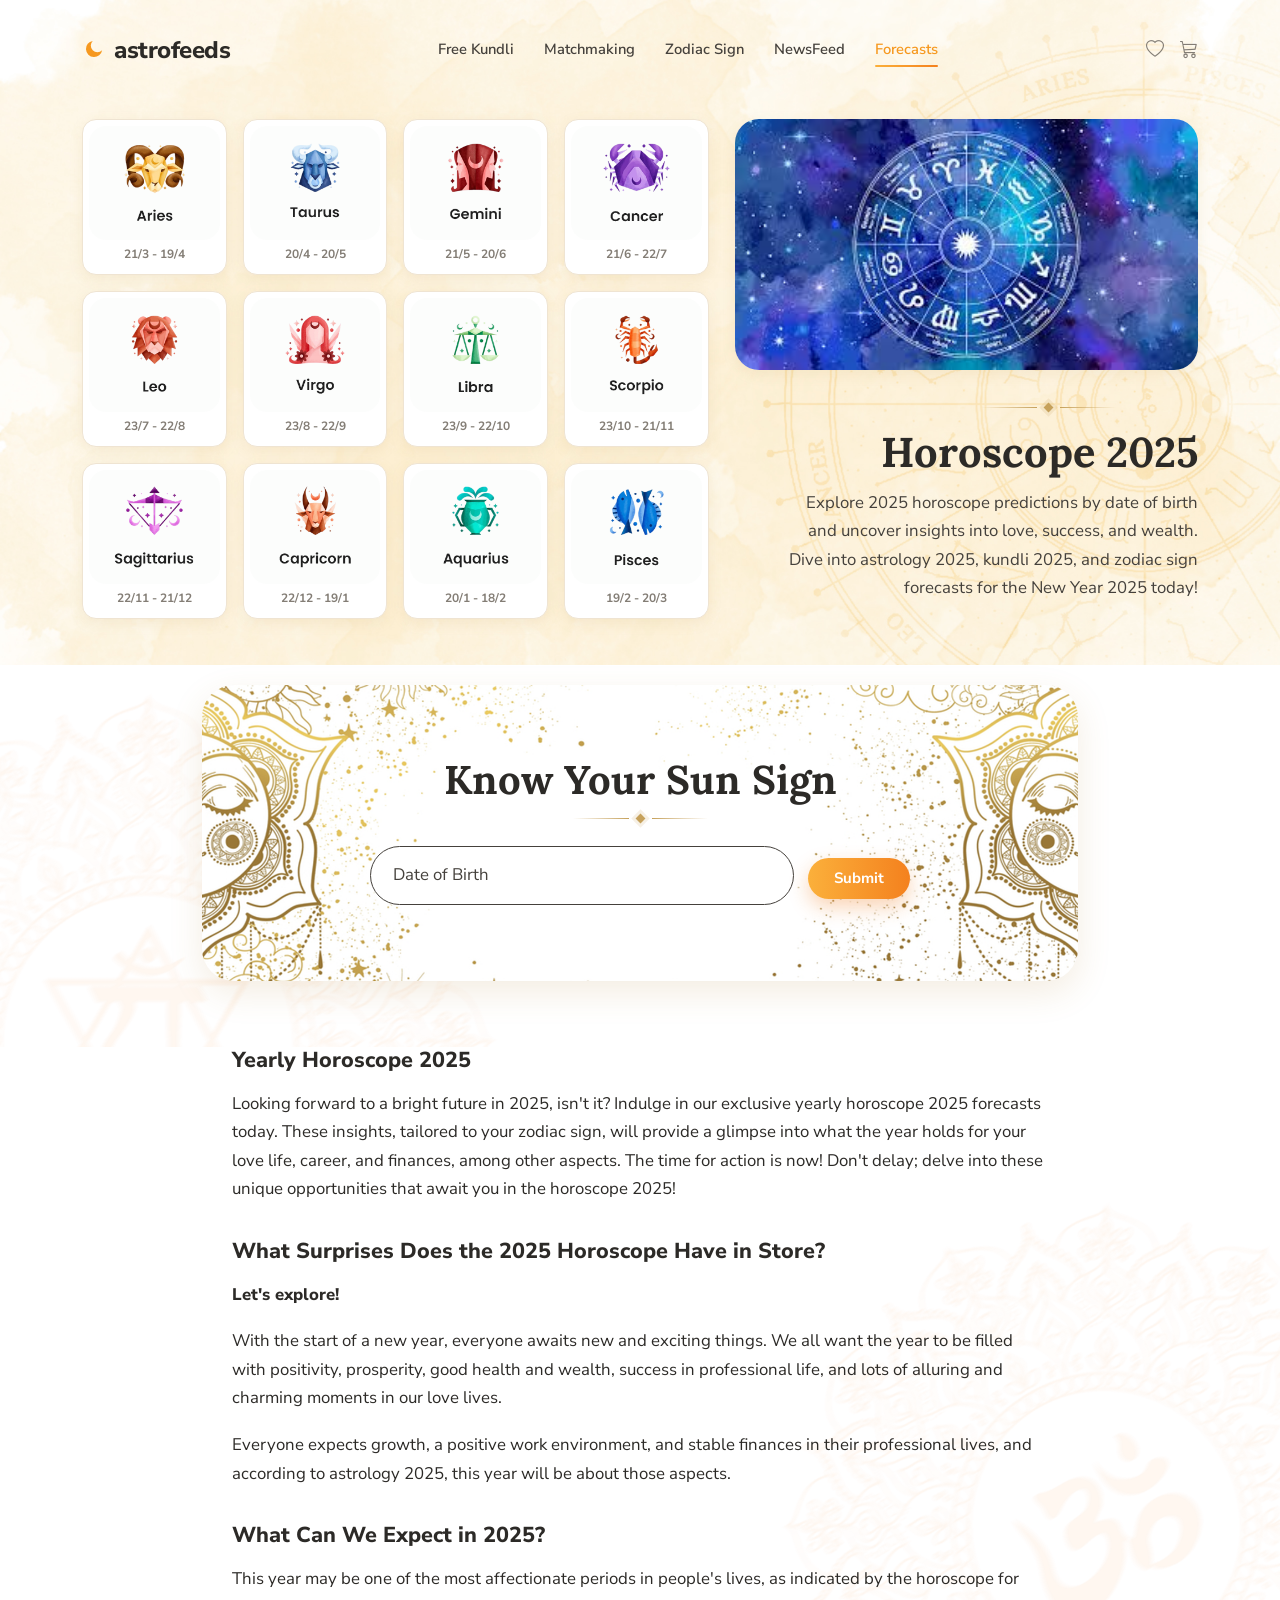
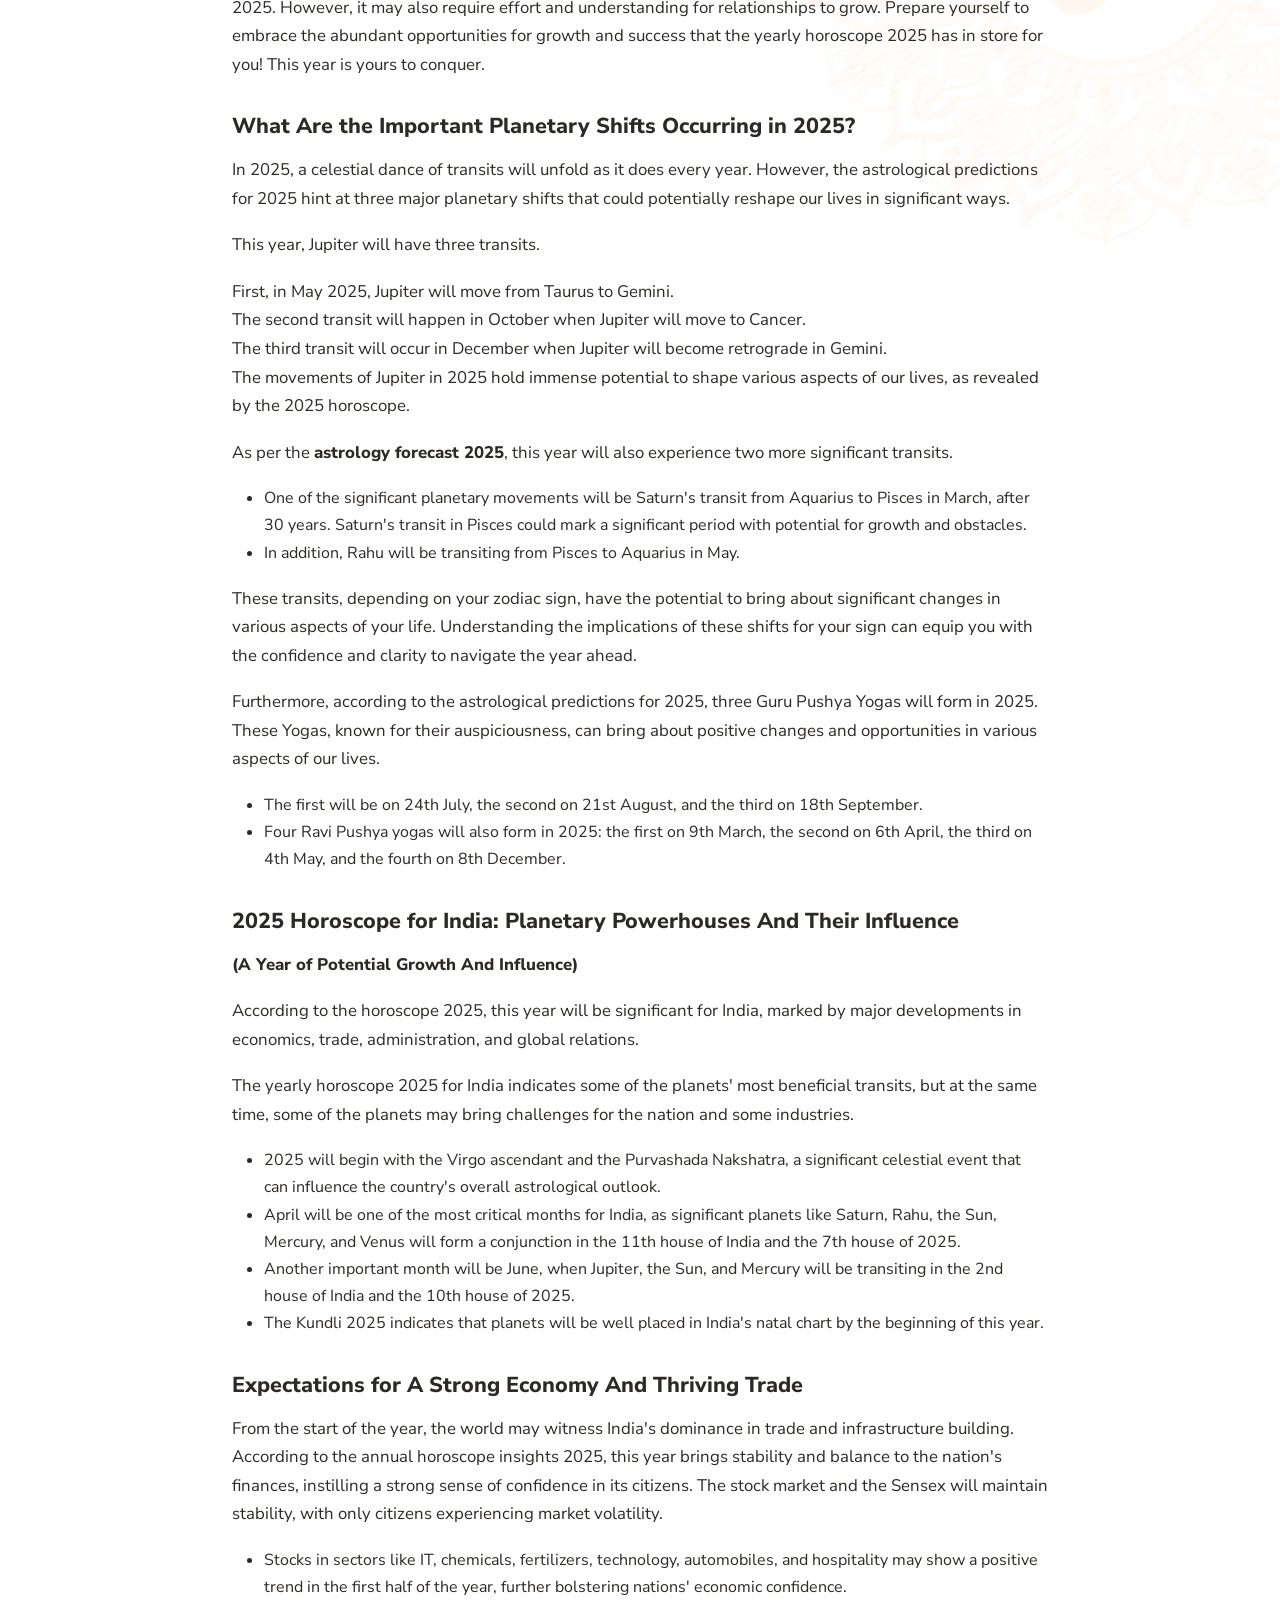
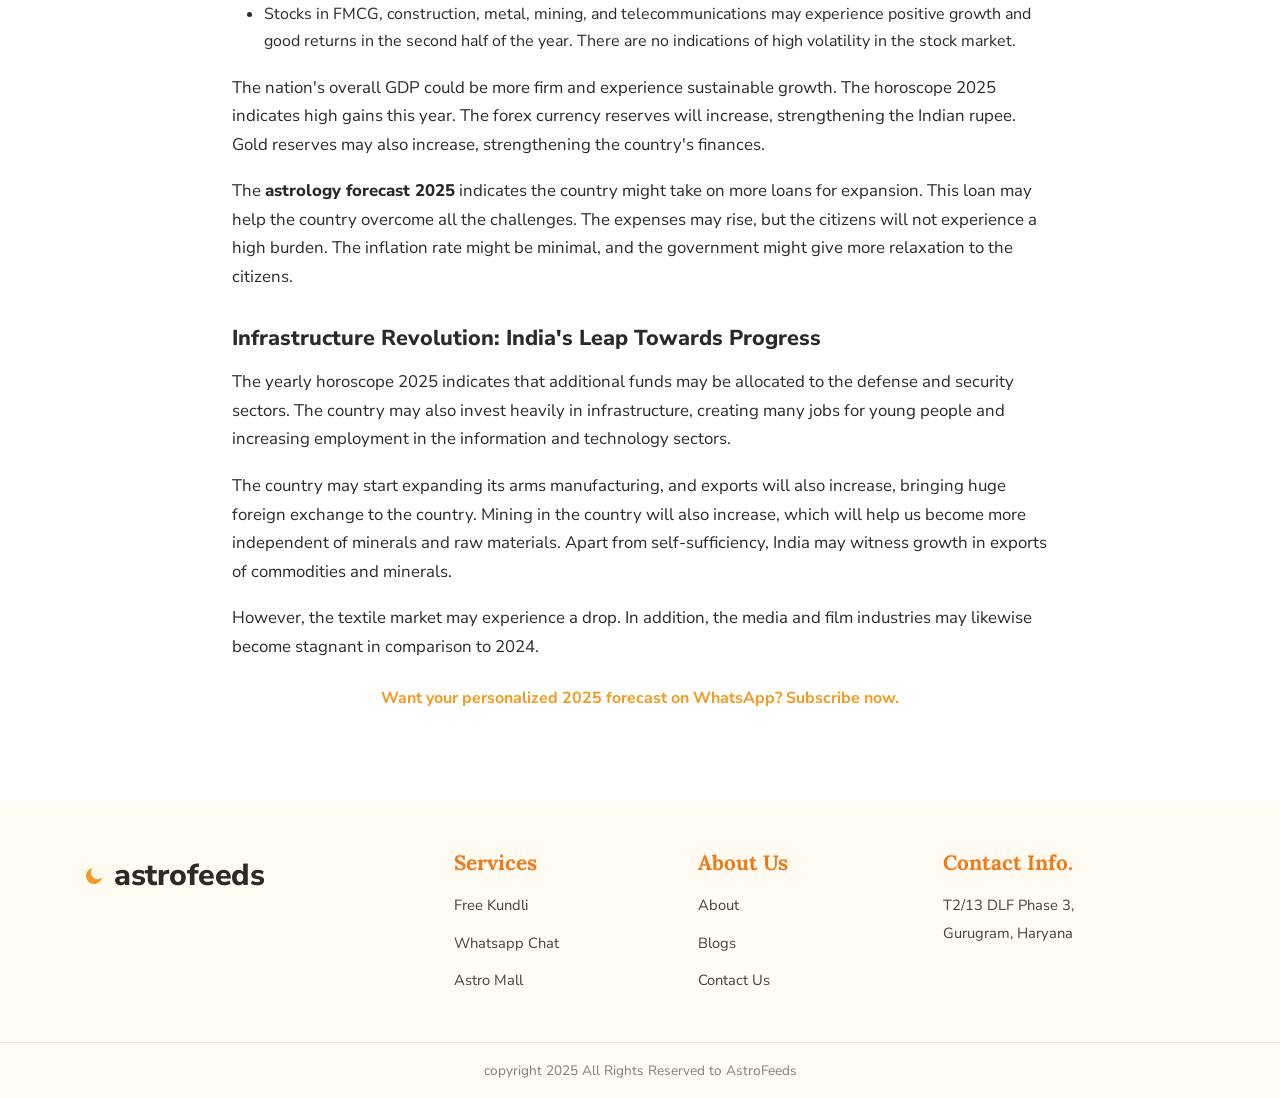
==== forecast.html @ 50a9cb78 "initialize project structure with core pages, assets, and main application logic" ====
<!DOCTYPE html>
<html lang="en">
<head>
<meta charset="UTF-8">
<meta name="viewport" content="width=device-width, initial-scale=1.0">
<title>Horoscope 2025 Forecast — Yearly Predictions | AstroFeeds</title>
<meta name="description" content="Explore the 2025 horoscope forecast by date of birth. Know your Sun sign and get yearly predictions with AstroFeeds.">
<link rel="preconnect" href="https://fonts.googleapis.com">
<link rel="preconnect" href="https://fonts.gstatic.com" crossorigin>
<link href="https://fonts.googleapis.com/css2?family=Caveat:wght@500;600&family=Lora:wght@400;500;600;700&family=Nunito+Sans:wght@300;400;600;700;800&display=swap" rel="stylesheet">
<link href="https://cdn.jsdelivr.net/npm/bootstrap@5.3.3/dist/css/bootstrap.min.css" rel="stylesheet">
<link href="https://cdn.jsdelivr.net/npm/bootstrap-icons@1.11.3/font/bootstrap-icons.min.css" rel="stylesheet">
<link href="css/style.css" rel="stylesheet">
</head>
<body>

<div class="top-bg" style="background: url('assets/images/bg-main.jpg') center top / cover no-repeat;">
<header class="site-header">
  <div class="container nav">
    <a href="index.html" class="brand"><svg class="moon" viewBox="0 0 24 24" fill="#F6981E"><path d="M21 12.8A8.5 8.5 0 1 1 11.2 3a6.6 6.6 0 0 0 9.8 9.8z"/></svg> astrofeeds</a>
    <button class="nav-toggle" aria-label="Menu"><i class="bi bi-list"></i></button>
    <ul class="nav-links">
      <li><a href="free-kundli.html">Free Kundli</a></li>
      <li><a href="matchmaking.html">Matchmaking</a></li>
      <li><a href="zodiac-signs.html">Zodiac Sign</a></li>
      <li><a href="newsfeed.html">NewsFeed</a></li>
      <li><a href="forecast.html" class="active">Forecasts</a></li>
    </ul>
    <div class="nav-icons"><i class="bi bi-heart"></i><i class="bi bi-cart3"></i></div>
  </div>
</header>

<section class="pagehead" style="background:transparent; padding:34px 0 46px; position:relative; overflow:hidden;">
  <div class="container pagehead-grid">
    <div class="zodiac-grid" >
      <div class="icon-card text-center" style="padding-bottom:10px; cursor:pointer;"><img src="assets/images/icons/Forecast/aries.png" alt="Aries"><div style="color:var(--muted); font-size:0.75rem; font-weight:700; margin-top:4px;">21/3 - 19/4</div></div>
      <div class="icon-card text-center" style="padding-bottom:10px; cursor:pointer;"><img src="assets/images/icons/Forecast/Taurus.png" alt="Taurus"><div style="color:var(--muted); font-size:0.75rem; font-weight:700; margin-top:4px;">20/4 - 20/5</div></div>
      <div class="icon-card text-center" style="padding-bottom:10px; cursor:pointer;"><img src="assets/images/icons/Forecast/gemini.png" alt="Gemini"><div style="color:var(--muted); font-size:0.75rem; font-weight:700; margin-top:4px;">21/5 - 20/6</div></div>
      <div class="icon-card text-center" style="padding-bottom:10px; cursor:pointer;"><img src="assets/images/icons/Forecast/Cancer.png" alt="Cancer"><div style="color:var(--muted); font-size:0.75rem; font-weight:700; margin-top:4px;">21/6 - 22/7</div></div>
      <div class="icon-card text-center" style="padding-bottom:10px; cursor:pointer;"><img src="assets/images/icons/Forecast/Leo.png" alt="Leo"><div style="color:var(--muted); font-size:0.75rem; font-weight:700; margin-top:4px;">23/7 - 22/8</div></div>
      <div class="icon-card text-center" style="padding-bottom:10px; cursor:pointer;"><img src="assets/images/icons/Forecast/Virgo.png" alt="Virgo"><div style="color:var(--muted); font-size:0.75rem; font-weight:700; margin-top:4px;">23/8 - 22/9</div></div>
      <div class="icon-card text-center" style="padding-bottom:10px; cursor:pointer;"><img src="assets/images/icons/Forecast/Libra.png" alt="Libra"><div style="color:var(--muted); font-size:0.75rem; font-weight:700; margin-top:4px;">23/9 - 22/10</div></div>
      <div class="icon-card text-center" style="padding-bottom:10px; cursor:pointer;"><img src="assets/images/icons/Forecast/Scorpio.png" alt="Scorpio"><div style="color:var(--muted); font-size:0.75rem; font-weight:700; margin-top:4px;">23/10 - 21/11</div></div>
      <div class="icon-card text-center" style="padding-bottom:10px; cursor:pointer;"><img src="assets/images/icons/Forecast/Sagittarius.png" alt="Sagittarius"><div style="color:var(--muted); font-size:0.75rem; font-weight:700; margin-top:4px;">22/11 - 21/12</div></div>
      <div class="icon-card text-center" style="padding-bottom:10px; cursor:pointer;"><img src="assets/images/icons/Forecast/Capricorn.png" alt="Capricorn"><div style="color:var(--muted); font-size:0.75rem; font-weight:700; margin-top:4px;">22/12 - 19/1</div></div>
      <div class="icon-card text-center" style="padding-bottom:10px; cursor:pointer;"><img src="assets/images/icons/Forecast/Aquarius.png" alt="Aquarius"><div style="color:var(--muted); font-size:0.75rem; font-weight:700; margin-top:4px;">20/1 - 18/2</div></div>
      <div class="icon-card text-center" style="padding-bottom:10px; cursor:pointer;"><img src="assets/images/icons/Forecast/Pisces.png" alt="Pisces"><div style="color:var(--muted); font-size:0.75rem; font-weight:700; margin-top:4px;">19/2 - 20/3</div></div>
    </div>
    <div style="display:flex; flex-direction:column; align-items:flex-end; text-align:right;">
      <img src="assets/images/hero-forecast.png" alt="Horoscope 2025" style="width:100%; max-height:280px; object-fit:cover; border-radius:24px; margin-bottom:24px; box-shadow:var(--shadow-sm);">
      <div class="divider" style="justify-content:flex-end; margin-bottom:16px; width:100%; max-width:300px;"><span></span></div>
      <h2 style="font-family:var(--f-display); font-size:2.6rem; font-weight:700; color:var(--ink); margin-bottom:12px; line-height:1.2;">Horoscope 2025</h2>
      <p style="color:var(--ink-2); font-size:1.05rem; line-height:1.7; max-width:420px; margin:0;">Explore 2025 horoscope predictions by date of birth and uncover insights into love, success, and wealth. Dive into astrology 2025, kundli 2025, and zodiac sign forecasts for the New Year 2025 today!</p>
    </div>
  </div>
</section>
</div>

<!-- ===== KNOW YOUR SUN SIGN ===== -->
<section class="section" style="position:relative; overflow:hidden; padding-top:20px;">
  <div class="wm" style="top:5%;left:-200px;width:700px;opacity:0.06;"><img src="assets/images/mandala-1.png" alt=""></div>
  <div class="container" style="max-width:920px; position:relative; z-index:1;">
    <div class="sun-banner">
      <h2>Know Your Sun Sign</h2>
      <div class="divider" style="justify-content:center; margin-bottom:24px;"><span></span></div>
      <form class="lookup" id="sunForm" novalidate>
        <div class="field" style="flex:1;min-width:200px"><input name="dob" type="text" placeholder="Date of Birth" onfocus="(this.type='date')" onblur="if(!this.value)this.type='text'" aria-label="Date of birth"><small class="err"></small></div>
        <button class="btn btn-primary" type="submit">Submit</button>
      </form>
    </div>
    <div class="sign-detail" id="sunResult" hidden style="margin-top:26px"></div>
  </div>
</section>

<!-- ===== YEARLY CONTENT ===== -->
<section class="section" style="padding-top:0">
  <div class="wm" style="top:5%;right:-150px;width:650px;opacity:0.06;"><img src="assets/images/mandala-2.png" alt=""></div>
  <div class="container content" style="max-width:860px; position:relative; z-index:1;">
    <h3>Yearly Horoscope 2025</h3>
    <p>Looking forward to a bright future in 2025, isn't it? Indulge in our exclusive yearly horoscope 2025 forecasts today. These insights, tailored to your zodiac sign, will provide a glimpse into what the year holds for your love life, career, and finances, among other aspects. The time for action is now! Don't delay; delve into these unique opportunities that await you in the horoscope 2025!</p>

    <h3>What Surprises Does the 2025 Horoscope Have in Store?</h3>
    <p><strong>Let's explore!</strong></p>
    <p>With the start of a new year, everyone awaits new and exciting things. We all want the year to be filled with positivity, prosperity, good health and wealth, success in professional life, and lots of alluring and charming moments in our love lives.</p>
    <p>Everyone expects growth, a positive work environment, and stable finances in their professional lives, and according to astrology 2025, this year will be about those aspects.</p>

    <h3>What Can We Expect in 2025?</h3>
    <p>This year may be one of the most affectionate periods in people's lives, as indicated by the horoscope for 2025. However, it may also require effort and understanding for relationships to grow. Prepare yourself to embrace the abundant opportunities for growth and success that the yearly horoscope 2025 has in store for you! This year is yours to conquer.</p>

    <h3>What Are the Important Planetary Shifts Occurring in 2025?</h3>
    <p>In 2025, a celestial dance of transits will unfold as it does every year. However, the astrological predictions for 2025 hint at three major planetary shifts that could potentially reshape our lives in significant ways.</p>
    <p>This year, Jupiter will have three transits.</p>
    <p>First, in May 2025, Jupiter will move from Taurus to Gemini.<br>
    The second transit will happen in October when Jupiter will move to Cancer.<br>
    The third transit will occur in December when Jupiter will become retrograde in Gemini.<br>
    The movements of Jupiter in 2025 hold immense potential to shape various aspects of our lives, as revealed by the 2025 horoscope.</p>
    
    <p>As per the <strong>astrology forecast 2025</strong>, this year will also experience two more significant transits.</p>
    <ul style="margin-bottom:18px;">
      <li>One of the significant planetary movements will be Saturn's transit from Aquarius to Pisces in March, after 30 years. Saturn's transit in Pisces could mark a significant period with potential for growth and obstacles.</li>
      <li>In addition, Rahu will be transiting from Pisces to Aquarius in May.</li>
    </ul>

    <p>These transits, depending on your zodiac sign, have the potential to bring about significant changes in various aspects of your life. Understanding the implications of these shifts for your sign can equip you with the confidence and clarity to navigate the year ahead.</p>

    <p>Furthermore, according to the astrological predictions for 2025, three Guru Pushya Yogas will form in 2025. These Yogas, known for their auspiciousness, can bring about positive changes and opportunities in various aspects of our lives.</p>
    <ul style="margin-bottom:18px;">
      <li>The first will be on 24th July, the second on 21st August, and the third on 18th September.</li>
      <li>Four Ravi Pushya yogas will also form in 2025: the first on 9th March, the second on 6th April, the third on 4th May, and the fourth on 8th December.</li>
    </ul>

    <h3>2025 Horoscope for India: Planetary Powerhouses And Their Influence</h3>
    <p><strong>(A Year of Potential Growth And Influence)</strong></p>
    <p>According to the horoscope 2025, this year will be significant for India, marked by major developments in economics, trade, administration, and global relations.</p>
    <p>The yearly horoscope 2025 for India indicates some of the planets' most beneficial transits, but at the same time, some of the planets may bring challenges for the nation and some industries.</p>
    <ul style="margin-bottom:18px;">
      <li>2025 will begin with the Virgo ascendant and the Purvashada Nakshatra, a significant celestial event that can influence the country's overall astrological outlook.</li>
      <li>April will be one of the most critical months for India, as significant planets like Saturn, Rahu, the Sun, Mercury, and Venus will form a conjunction in the 11th house of India and the 7th house of 2025.</li>
      <li>Another important month will be June, when Jupiter, the Sun, and Mercury will be transiting in the 2nd house of India and the 10th house of 2025.</li>
      <li>The Kundli 2025 indicates that planets will be well placed in India's natal chart by the beginning of this year.</li>
    </ul>

    <h3>Expectations for A Strong Economy And Thriving Trade</h3>
    <p>From the start of the year, the world may witness India's dominance in trade and infrastructure building. According to the annual horoscope insights 2025, this year brings stability and balance to the nation's finances, instilling a strong sense of confidence in its citizens. The stock market and the Sensex will maintain stability, with only citizens experiencing market volatility.</p>
    <ul style="margin-bottom:18px;">
      <li>Stocks in sectors like IT, chemicals, fertilizers, technology, automobiles, and hospitality may show a positive trend in the first half of the year, further bolstering nations' economic confidence.</li>
      <li>Stocks in FMCG, construction, metal, mining, and telecommunications may experience positive growth and good returns in the second half of the year. There are no indications of high volatility in the stock market.</li>
    </ul>

    <p>The nation's overall GDP could be more firm and experience sustainable growth. The horoscope 2025 indicates high gains this year. The forex currency reserves will increase, strengthening the Indian rupee. Gold reserves may also increase, strengthening the country's finances.</p>
    <p>The <strong>astrology forecast 2025</strong> indicates the country might take on more loans for expansion. This loan may help the country overcome all the challenges. The expenses may rise, but the citizens will not experience a high burden. The inflation rate might be minimal, and the government might give more relaxation to the citizens.</p>

    <h3>Infrastructure Revolution: India's Leap Towards Progress</h3>
    <p>The yearly horoscope 2025 indicates that additional funds may be allocated to the defense and security sectors. The country may also invest heavily in infrastructure, creating many jobs for young people and increasing employment in the information and technology sectors.</p>
    <p>The country may start expanding its arms manufacturing, and exports will also increase, bringing huge foreign exchange to the country. Mining in the country will also increase, which will help us become more independent of minerals and raw materials. Apart from self-sufficiency, India may witness growth in exports of commodities and minerals.</p>
    <p>However, the textile market may experience a drop. In addition, the media and film industries may likewise become stagnant in comparison to 2024.</p>

    <a class="lead-link" href="#" style="font-weight:700; margin-top:24px;">Want your personalized 2025 forecast on WhatsApp? Subscribe now.</a>
  </div>
</section>

<footer class="site-footer">
  <div class="container">
    <div class="footer-grid">
      <div class="footer-brand">
        <a href="index.html" class="brand"><svg class="moon" viewBox="0 0 24 24" fill="#F6981E"><path d="M21 12.8A8.5 8.5 0 1 1 11.2 3a6.6 6.6 0 0 0 9.8 9.8z"/></svg> astrofeeds</a>
      </div>
      <div class="footer-col"><h5>Services</h5><ul><li><a href="free-kundli.html">Free Kundli</a></li><li><a href="#">Whatsapp Chat</a></li><li><a href="#">Astro Mall</a></li></ul></div>
      <div class="footer-col"><h5>About Us</h5><ul><li><a href="#">About</a></li><li><a href="newsfeed.html">Blogs</a></li><li><a href="#">Contact Us</a></li></ul></div>
      <div class="footer-col"><h5>Contact Info.</h5><address>T2/13 DLF Phase 3,<br>Gurugram, Haryana</address></div>
    </div>
  </div>
  <div class="footer-bottom">copyright 2025 All Rights Reserved to AstroFeeds</div>
</footer>

<script src="https://cdn.jsdelivr.net/npm/bootstrap@5.3.3/dist/js/bootstrap.bundle.min.js"></script>
<script src="js/main.js"></script>
</body>
</html>
---- css/style.css ----
/* =============================================================
   AstroFeeds — Shared Design System
   Fonts: Lora (display / serif headings) + Nunito Sans (body / UI)
   No italic / no cursive anywhere.
   Top sections use ../assets/images/bg-main.jpg texture.
   ============================================================= */

:root{
  /* palette */
  --cream:        #FFFBF3;
  --cream-2:      #FDF4E4;
  --peach:        #FBE6C4;
  --peach-soft:   #FCEFD8;
  --orange:       #F6981E;
  --orange-d:     #EF7A18;
  --grad:         linear-gradient(90deg,#FBB03B 0%,#F4811E 100%);
  --grad-v:       linear-gradient(180deg,#FBA82D 0%,#F27C1A 100%);
  --green:        #33A94B;
  --green-d:      #2C9241;
  --gold:         #C6A15B;
  --gold-soft:    #D8BE8B;
  --ink:          #2C2A27;
  --ink-2:        #45413c;
  --muted:        #837d75;
  --line:         #efe4d2;
  --card:         #ffffff;

  /* type */
  --f-display: 'Lora', Georgia, 'Times New Roman', serif;
  --f-body:    'Nunito Sans', system-ui, -apple-system, sans-serif;

  --shadow-sm: 0 4px 14px rgba(180,140,60,.10);
  --shadow-md: 0 12px 34px rgba(180,130,50,.14);
  --radius: 16px;
  --maxw: 1160px;
}

*{box-sizing:border-box;}
html{scroll-behavior:smooth; overflow-x:hidden;}
body{
  margin:0;
  font-family:var(--f-body);
  color:var(--ink);
  background:#fff;
  font-size:16px;
  line-height:1.7;
  font-style:normal;
  -webkit-font-smoothing:antialiased;
  overflow-x:hidden;
}
img{max-width:100%;display:block;}
a{color:inherit;text-decoration:none;}
em,i{font-style:normal;} /* enforce: no italic anywhere */

h1,h2,h3,h4,h5{font-family:var(--f-display);color:var(--ink);line-height:1.25;margin:0 0 .4em;font-weight:600;font-style:normal;}
p{margin:0 0 1rem;color:var(--ink-2);}

.container{max-width:var(--maxw);margin:0 auto;padding:0 22px;}
.text-orange{color:var(--orange);}
.text-green{color:var(--green);}

/* eyebrow label (now cursive orange script to match image) */
.eyebrow{font-family:'Caveat', cursive;color:var(--orange);font-size:2.4rem;font-weight:600;font-style:normal;margin-bottom:-5px;letter-spacing:1px;transform:rotate(-3deg);display:inline-block;}
.accent-label{font-family:'Caveat', cursive;color:var(--orange);font-weight:600;font-style:normal;font-size:2rem;letter-spacing:1px;}

/* ---------- Section rhythm ---------- */
.section{padding:66px 0;position:relative;}
.section-head{text-align:center;max-width:720px;margin:0 auto 42px;}
.section-head h2{font-size:2.1rem;margin-bottom:.3rem;}
.section-head p{color:var(--muted);}

/* ornamental divider */
.divider{display:flex;align-items:center;justify-content:center;gap:8px;margin:10px auto 18px;}
.divider::before,.divider::after{content:"";height:1px;width:56px;background:linear-gradient(90deg,transparent,var(--gold));}
.divider::after{background:linear-gradient(90deg,var(--gold),transparent);}
.divider span{width:7px;height:7px;background:var(--gold);transform:rotate(45deg);box-shadow:0 0 0 3px rgba(198,161,91,.16);}

/* ---------- Buttons ---------- */
.btn{
  display:inline-flex;align-items:center;justify-content:center;gap:9px;
  font-family:var(--f-body);font-weight:700;font-size:.94rem;
  padding:13px 26px;border-radius:40px;border:none;cursor:pointer;
  transition:transform .18s ease,box-shadow .18s ease,filter .18s ease;line-height:1;
}
.btn:hover{transform:translateY(-2px);}
.btn-primary{background:var(--grad);color:#fff;box-shadow:0 8px 20px rgba(240,122,24,.32);}
.btn-primary:hover{filter:brightness(1.04);box-shadow:0 12px 26px rgba(240,122,24,.4);}
.btn-green{background:var(--green);color:#fff;box-shadow:0 8px 20px rgba(51,169,75,.3);}
.btn-green:hover{background:var(--green-d);}
.btn-outline{background:#fff;color:var(--orange-d);border:1.5px solid var(--orange);}
.btn-outline:hover{background:#fff6ea;}
.btn-lg{padding:15px 34px;font-size:.98rem;}
.btn-block{width:100%;}

/* ============================================================
   HEADER / NAV
   ============================================================ */
.site-header{position:relative;z-index:100;padding-top: 15px;}
.nav{display:flex;align-items:center;justify-content:space-between;height:70px;}
.brand{display:flex;align-items:center;gap:9px;font-family:var(--f-body);font-weight:800;font-size:1.5rem;color:var(--ink);letter-spacing:-.5px;}
.brand .moon{width:23px;height:23px;display:inline-block;}
.nav-links{display:flex;align-items:center;gap:30px;list-style:none;margin:0;padding:0;}
.nav-links a{font-size:.92rem;font-weight:600;color:var(--ink-2);position:relative;padding:6px 0;transition:color .18s;}
.nav-links a:hover{color:var(--orange);}
.nav-links a.active{color:var(--orange);}
.nav-links a.active::after{content:"";position:absolute;left:0;bottom:-2px;width:100%;height:2px;background:var(--grad);border-radius:2px;}
.nav-icons{display:flex;align-items:center;gap:16px;color:var(--muted);}
.nav-icons i{font-size:1.12rem;cursor:pointer;transition:color .18s;}
.nav-icons i:hover{color:var(--orange);}
.nav-toggle{display:none;background:none;border:none;font-size:1.5rem;color:var(--ink);cursor:pointer;}

/* ============================================================
   FOOTER
   ============================================================ */
.site-footer{background:var(--cream);padding:48px 0 0;margin-top:10px;}
.footer-grid{display:grid;grid-template-columns:1.6fr 1fr 1fr 1.2fr;gap:32px;padding-bottom:38px;align-items:start;}
.footer-brand .brand{font-size:1.9rem;}
.footer-col h5{font-family:var(--f-display);font-weight:700;color:var(--orange-d);font-size:1.3rem;margin-bottom:16px;}
.footer-col ul{list-style:none;margin:0;padding:0;}
.footer-col li{margin-bottom:10px;}
.footer-col a{color:var(--ink-2);font-size:.92rem;}
.footer-col a:hover{color:var(--orange);}
.footer-col address{font-style:normal;color:var(--ink-2);font-size:.92rem;line-height:1.9;}
.footer-bottom{border-top:1px solid var(--line);text-align:center;padding:16px 0;color:var(--muted);font-size:.85rem;}

/* ============================================================
   HERO (home)
   ============================================================ */
.hero{position:relative;overflow:hidden;}
.hero-inner{display:grid;grid-template-columns:1.2fr 0.8fr;align-items:center;gap:24px;padding:30px 0 34px;}
.hero h1{font-size:2.6rem;line-height:1.2;margin-bottom:14px;font-weight:600;}
.hero-lead{color:var(--ink-2);max-width:48ch;margin-bottom:24px;}
.hero-actions{display:flex;gap:14px;flex-wrap:wrap;}
.hero-art{position:relative;}
.hero-art img{margin-left:auto;filter:drop-shadow(0 24px 40px rgba(180,120,40,.20));}

/* faint mandala watermark (as seen faintly in PDF sections) */
.wm{position:absolute;opacity:.05;pointer-events:none;z-index:0;}
.wm img{width:100%;}
.section > .container{position:relative;z-index:1;}

/* ============================================================
   FORM CARD / DEVICE FRAME
   ============================================================ */
.device-frame{background:#fff;border:10px solid #111;border-radius:24px;padding:34px 24px;box-shadow:0 30px 60px rgba(0,0,0,0.15);position:relative;max-width:380px;margin:0 auto;}
.device-frame::after{content:"";position:absolute;right:-14px;top:140px;width:6px;height:120px;background:#f0f0f0;border:1px solid #ddd;border-radius:10px;box-shadow:2px 2px 6px rgba(0,0,0,0.1);}
.form-title{font-family:var(--f-display);font-weight:700;color:var(--orange);text-align:center;margin-bottom:24px;font-size:1.25rem;}
.form-grid{display:grid;grid-template-columns:1fr 1fr;gap:14px;}
.field{display:flex;flex-direction:column;gap:6px;}
.field.full{grid-column:1 / -1;}
.field label{font-size:.7rem;color:var(--ink-2);font-weight:600;}
.field input,.field select{font-family:var(--f-body);font-size:.85rem;color:var(--ink);padding:10px 14px;border:1px solid var(--orange);border-radius:40px;background:#fff;transition:border-color .18s,box-shadow .18s;width:100%;}
.field input:focus,.field select:focus{outline:none;box-shadow:0 0 0 3px rgba(246,152,30,.15);}
.field .err{color:#d9534f;font-size:.74rem;min-height:0;}
.form-note{font-size:.72rem;color:var(--muted);margin:12px 0 0;}

/* checklist */
.checklist{list-style:none;margin:0 0 20px;padding:0;}
.checklist li{display:flex;gap:12px;align-items:flex-start;margin-bottom:11px;color:var(--ink-2);font-size:.95rem;}
.checklist li i{color:var(--green);margin-top:3px;}
.rating{display:flex;align-items:center;gap:12px;margin:6px 0 20px;flex-wrap:wrap;}
.rating .score{font-family:var(--f-display);font-size:2.2rem;font-weight:700;color:var(--orange);display:inline-flex;align-items:center;gap:6px;}
.rating .score i{font-size:1.2rem;}
.rating .small{color:var(--muted);font-size:.82rem;}
.rating .stores{display:flex;gap:10px;align-items:center;font-size:1.5rem;}
.rating .stores i.g{color:#00B15C;}
.rating .stores i.a{color:#111;}

/* ============================================================
   STATS
   ============================================================ */
.stats{display:grid;grid-template-columns:repeat(3,1fr);gap:20px;text-align:center;}
.stat h3{font-size:2.6rem;color:var(--orange);font-weight:700;margin-bottom:2px;}
.stat p{color:var(--muted);font-weight:600;margin:0;}

/* ============================================================
   FEATURE ICON GRID + inner page head (../assets/images/bg-main.jpg)
   ============================================================ */
.pagehead{background:url('../../assets/images/bg-main.jpg') center top / cover no-repeat, #FDF3E1;padding:34px 0 46px;position:relative;overflow:hidden;}
.pagehead-grid{display:grid;grid-template-columns:1.15fr .85fr;gap:26px;align-items:stretch;}
.icon-grid{display:grid;grid-template-columns:repeat(4,1fr);gap:14px;}
.zodiac-grid{display:grid;grid-template-columns:repeat(4,1fr);gap:12px;}
.icon-card{background:#fff;border:1px solid var(--line);border-radius:14px;padding:6px;box-shadow:var(--shadow-sm);transition:transform .18s,box-shadow .18s;overflow:hidden;}
.icon-card:hover{transform:translateY(-4px);box-shadow:var(--shadow-md);}
.icon-card img{width:100%;border-radius:10px;}

/* hero card on inner pages — distinct theme per page (no reused photo) */
.head-feature{border-radius:16px;overflow:hidden;position:relative;color:#fff;min-height:230px;display:flex;flex-direction:column;justify-content:flex-end;padding:26px;box-shadow:var(--shadow-md);}
.head-feature h2{color:#fff;font-size:1.9rem;margin-bottom:8px;font-weight:600;}
.head-feature p{color:rgba(255,255,255,.92);font-size:.86rem;margin:0;}
.head-feature.hf-match{background:linear-gradient(140deg,#7a1f2b 0%,#b7433a 60%,#d9743f 100%);}
.head-feature.hf-zodiac{background:linear-gradient(140deg,#241f4d 0%,#3c357e 55%,#5a4aa0 100%);}
.head-feature.hf-forecast{background:linear-gradient(140deg,#2c1a52 0%,#503192 55%,#7d52b8 100%);}
.head-feature.parchment{background:#fbeecf;color:var(--ink);align-items:center;justify-content:center;text-align:center;}
.head-feature.parchment h2{color:var(--ink);}
.head-feature.parchment p{color:var(--muted);}

/* ============================================================
   COMPARISON TABLE
   ============================================================ */
.compare{width:100%;border-collapse:collapse;background:#fff;border-radius:16px;overflow:hidden;box-shadow:var(--shadow-md);}
.compare th,.compare td{padding:16px 22px;text-align:left;border-bottom:1px solid var(--line);}
.compare thead th{background:#fff7ec;font-family:var(--f-display);font-size:1rem;color:var(--ink);font-weight:600;}
.compare thead th:not(:first-child),.compare td:not(:first-child){text-align:center;}
.compare td .yes{color:var(--green);font-size:1.2rem;}
.compare td .no{color:#e0533f;font-size:1.2rem;}
.compare tr:last-child td{border-bottom:none;}

/* ============================================================
   WHATSAPP CTA band (text + zodiac wheel only — matches PDF)
   ============================================================ */
.wa-band{display:grid;grid-template-columns:1.3fr .7fr;gap:30px;align-items:center;}
.wa-band h2{font-size:1.9rem;line-height:1.5;font-weight:600;}
.wa-band .highlight{color:var(--orange);}
.wa-band .green{color:var(--green);}
.wa-wheel img{max-width:300px;margin:0 auto;filter:drop-shadow(0 16px 30px rgba(180,120,40,.22));}

/* ============================================================
   SUBSCRIPTION PLANS
   ============================================================ */
.plan-intro{text-align:center; position:relative; z-index:1;}
.plan-intro .sub-heading{font-family:var(--f-display);font-size:1.4rem;font-weight:600;color:var(--orange);display:block;margin-bottom:24px;}
.plan-feats{display:grid;grid-template-columns:repeat(3,1fr);grid-template-rows:repeat(3,auto);grid-auto-flow:column;gap:12px 30px;max-width:860px;margin:0 auto 38px;padding:0;text-align:left;}
.plan-feats li{list-style:none;color:var(--ink-2);font-size:1.05rem;position:relative;padding-left:18px;font-family:var(--f-display);}
.plan-feats li::before{content:"\25C6";color:#3b82f6;position:absolute;left:0;font-size:0.8rem;top:5px;}
.plans{display:grid;grid-template-columns:repeat(3,1fr);gap:22px;align-items:center;}
.plan{background:var(--cream);border:1.5px solid var(--orange);border-radius:20px;padding:32px 26px;text-align:center;box-shadow:var(--shadow-sm);transition:transform .2s;}
.plan:hover{transform:translateY(-5px);box-shadow:var(--shadow-md);}
.plan .price{font-family:var(--f-display);font-size:3.5rem;font-weight:700;color:var(--orange);}
.plan .tier{font-family:var(--f-display);font-weight:700;font-size:1.3rem;color:var(--ink);margin:4px 0 24px;}
.plan .dur{color:var(--ink);font-weight:600;font-size:1.15rem;margin:24px 0 24px;}
.plan ul{list-style:none;padding:0;margin:0 0 8px;text-align:left;display:flex;flex-direction:column;gap:10px;align-items:center;}
.plan ul li{font-size:.9rem;color:var(--orange-d);display:flex;gap:8px;text-align:left;width:100%;justify-content:center;}
.plan ul li i{color:var(--green);margin-top:3px;}
.plan.featured{background:var(--grad-v);color:#fff;transform:scale(1.05);border:none;box-shadow:0 20px 44px rgba(240,122,24,.4);}
.plan.featured .price,.plan.featured .tier,.plan.featured .dur{color:#fff;}
.plan.featured ul li{color:#fff;}
.plan.featured ul li i{color:#fff;}
.plan.featured .btn{background:var(--cream);color:var(--orange-d);font-weight:700;}
.plan .btn{border-radius:40px;padding:12px 30px;font-weight:700;font-size:1rem;}

/* ============================================================
   CONTENT (long text pages)
   ============================================================ */
.content h3{font-family:var(--f-body);font-size:1.35rem;margin:34px 0 16px;color:var(--ink);font-weight:800;}
.content h3:first-child{margin-top:0;}
.content p{color:var(--ink);font-size:1.05rem;line-height:1.7;margin-bottom:18px;}
.content .lead-link{color:var(--orange);text-align:center;display:block;margin:14px 0;font-weight:600;}
.content strong{color:var(--ink);font-weight:800;}

/* ============================================================
   HOROSCOPE / ZODIAC controls
   ============================================================ */
.horo-tabs{display:grid;grid-template-columns:1fr 1fr;gap:16px 26px;max-width:820px;margin:0 auto;}
.horo-pill{display:flex;align-items:center;gap:12px;background:#fff;border:1px solid var(--line);border-radius:40px;padding:12px 22px;cursor:pointer;box-shadow:var(--shadow-sm);transition:all .18s;font-weight:600;color:var(--ink-2);}
.horo-pill i{color:var(--orange);font-size:1.15rem;}
.horo-pill:hover,.horo-pill.active{border-color:var(--orange);color:var(--orange-d);background:#fff8ee;}

.zodiac-grid{display:grid;grid-template-columns:repeat(4,1fr);gap:16px;}
.zodiac-card{background:#fff;border:1px solid var(--line);border-radius:16px;padding:8px;box-shadow:var(--shadow-sm);cursor:pointer;transition:transform .18s,box-shadow .18s;}
.zodiac-card:hover{transform:translateY(-5px);box-shadow:var(--shadow-md);}
.zodiac-card img{border-radius:12px;}

.sign-detail{background:#fff;border:1px solid var(--line);border-radius:20px;padding:30px;box-shadow:var(--shadow-md);}
.sign-detail .sd-head{display:flex;align-items:center;gap:18px;margin-bottom:16px;}
.sign-detail .sd-head img{width:74px;height:74px;object-fit:contain;}
.sign-detail .sd-head h3{font-size:1.7rem;margin:0;font-weight:600;}
.sign-detail .sd-dates{color:var(--orange);font-weight:700;font-size:.9rem;}
.sd-meta{display:flex;flex-wrap:wrap;gap:10px;margin:14px 0;}
.sd-meta span{background:#fff7ec;border:1px solid var(--line);border-radius:30px;padding:6px 14px;font-size:.82rem;color:var(--ink-2);}
.sd-meta b{color:var(--orange-d);}

/* Result cards */
.result{margin-top:26px;background:linear-gradient(180deg,#FFF8EC,#fff);border:1px solid var(--line);border-radius:20px;padding:28px;box-shadow:var(--shadow-md);animation:pop .4s ease;}
@keyframes pop{from{opacity:0;transform:translateY(14px);}to{opacity:1;transform:none;}}
.result h3{color:var(--orange-d);font-weight:600;}
.result-grid{display:grid;grid-template-columns:repeat(auto-fit,minmax(150px,1fr));gap:14px;margin-top:14px;}
.result-item{background:#fff;border:1px solid var(--line);border-radius:12px;padding:14px 16px;}
.result-item span{display:block;font-size:.74rem;color:var(--muted);text-transform:uppercase;letter-spacing:.5px;}
.result-item b{font-size:1.05rem;color:var(--ink);}

.score-wrap{text-align:center;margin:10px 0 20px;}
.score-num{font-family:var(--f-display);font-size:3rem;font-weight:700;color:var(--orange);}
.score-num small{font-size:1.3rem;color:var(--muted);}
.meter{height:14px;border-radius:20px;background:#f0e6d4;overflow:hidden;margin:10px auto;max-width:480px;}
.meter i{display:block;height:100%;border-radius:20px;background:var(--grad);width:0;transition:width 1s ease;}

/* Kundli chart (SVG North Indian) */
.kundli-chart{background:#fdf1d8;border:2px solid var(--gold);border-radius:12px;padding:10px;box-shadow:var(--shadow-sm);}
.kundli-chart svg{width:100%;height:auto;}
.kundli-chart text{font-family:var(--f-body);fill:var(--ink);}

/* Sun sign lookup banner */
.sun-banner{position:relative;border-radius:32px;overflow:hidden;background:url('../../assets/images/icons/Forecast/pngg.png') center/cover no-repeat;padding:70px 20px;text-align:center;box-shadow:var(--shadow-md);background-color:#fff;}
.sun-banner h2{font-family:var(--f-display);font-size:2.5rem;font-weight:700;color:var(--ink);margin-bottom:10px;}
.sun-banner .lookup{max-width:540px;margin:20px auto 0;display:flex;gap:14px;flex-wrap:wrap;justify-content:center;align-items:center;}
.sun-banner .lookup input{padding:14px 22px;border-radius:40px;border:1px solid var(--ink-2);background:#fff;font-size:1.05rem;min-width:300px;color:var(--ink);}
.sun-banner .lookup input::placeholder{color:var(--ink-2);}

/* Coming soon (newsfeed placeholder) */
.coming{min-height:62vh;display:grid;place-items:center;text-align:center;background:url('../../assets/images/bg-main.jpg') center top/cover no-repeat,#FDF3E1;padding:60px 0;}
.coming .mandala{width:110px;opacity:.85;margin:0 auto 22px;animation:spin 40s linear infinite;}
@keyframes spin{to{transform:rotate(360deg);}}
.coming h1{font-size:2.6rem;font-weight:600;}
.coming p{max-width:520px;margin:0 auto 22px;color:var(--muted);}

/* ============================================================
   RESPONSIVE
   ============================================================ */
@media (max-width:960px){
  .hero-inner,.pagehead-grid,.wa-band{grid-template-columns:minmax(0, 1fr);}
  .hero h1{font-size:2.2rem;max-width:none;}
  .hero-art img{max-width:420px;margin:22px auto 0;}
  .head-feature{min-height:170px;}
  .footer-grid{grid-template-columns:1fr 1fr;}
}
@media (max-width:820px){
  .nav-links{position:absolute;top:70px;left:0;right:0;flex-direction:column;gap:0;background:var(--cream);border-bottom:1px solid var(--line);max-height:0;overflow:hidden;transition:max-height .3s ease;}
  .nav-links.open{max-height:420px;}
  .nav-links li{width:100%;border-bottom:1px solid var(--line);}
  .nav-links a{display:block;padding:14px 22px;}
  .nav-links a.active::after{display:none;}
  .nav-toggle{display:block;}
  .nav-icons{margin-left:auto;margin-right:8px;}
}
@media (max-width:680px){
  .section{padding:44px 0;}
  .section-head h2{font-size:1.65rem;}
  .form-grid{grid-template-columns:minmax(0, 1fr);}
  .stats{grid-template-columns:minmax(0, 1fr);gap:24px;}
  .icon-grid{grid-template-columns:repeat(3,1fr);}
  .zodiac-grid{grid-template-columns:repeat(2,1fr);}
  .plan-feats{grid-template-columns:minmax(0, 1fr);}
  .plans{grid-template-columns:minmax(0, 1fr);}
  .plan.featured{transform:none;}
  .horo-tabs{grid-template-columns:minmax(0, 1fr);}
  .footer-grid{grid-template-columns:minmax(0, 1fr);}
  .compare{font-size:.82rem;}
  .compare th,.compare td{padding:12px 10px;}
  .hero h1{font-size:1.95rem;}
  .hero h1 br{display:none;}
  .hero-lead br{display:none;}
}

/* ============================================================
   PILL BUTTONS (Zodiac Signs)
   ============================================================ */
.pill-btn { display: flex; align-items: center; gap: 14px; padding: 18px 26px; border: 1px solid var(--line); border-radius: 40px; background: #fff; color: var(--ink); font-weight: 500; font-size: 1.05rem; box-shadow: var(--shadow-sm); cursor: pointer; transition: transform 0.2s, box-shadow 0.2s; }
.pill-btn:hover { transform: translateY(-3px); box-shadow: var(--shadow-md); }
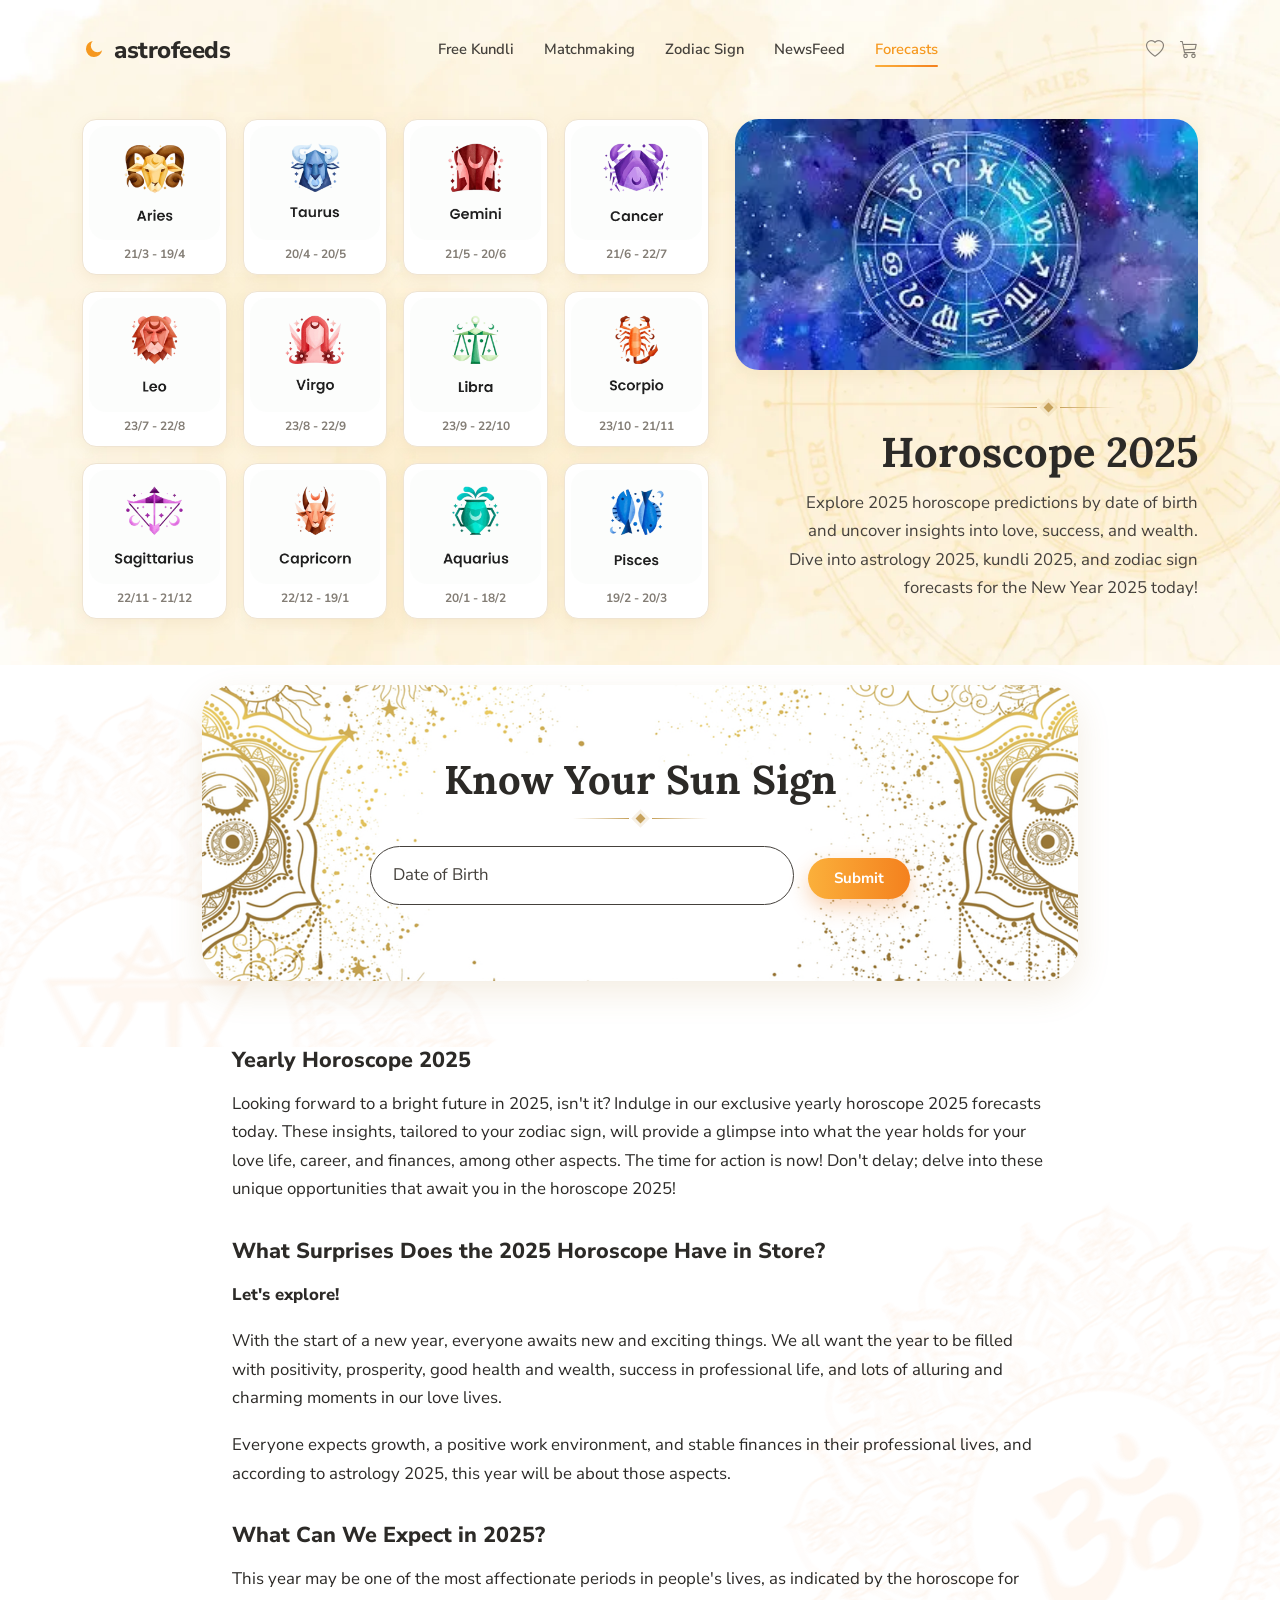
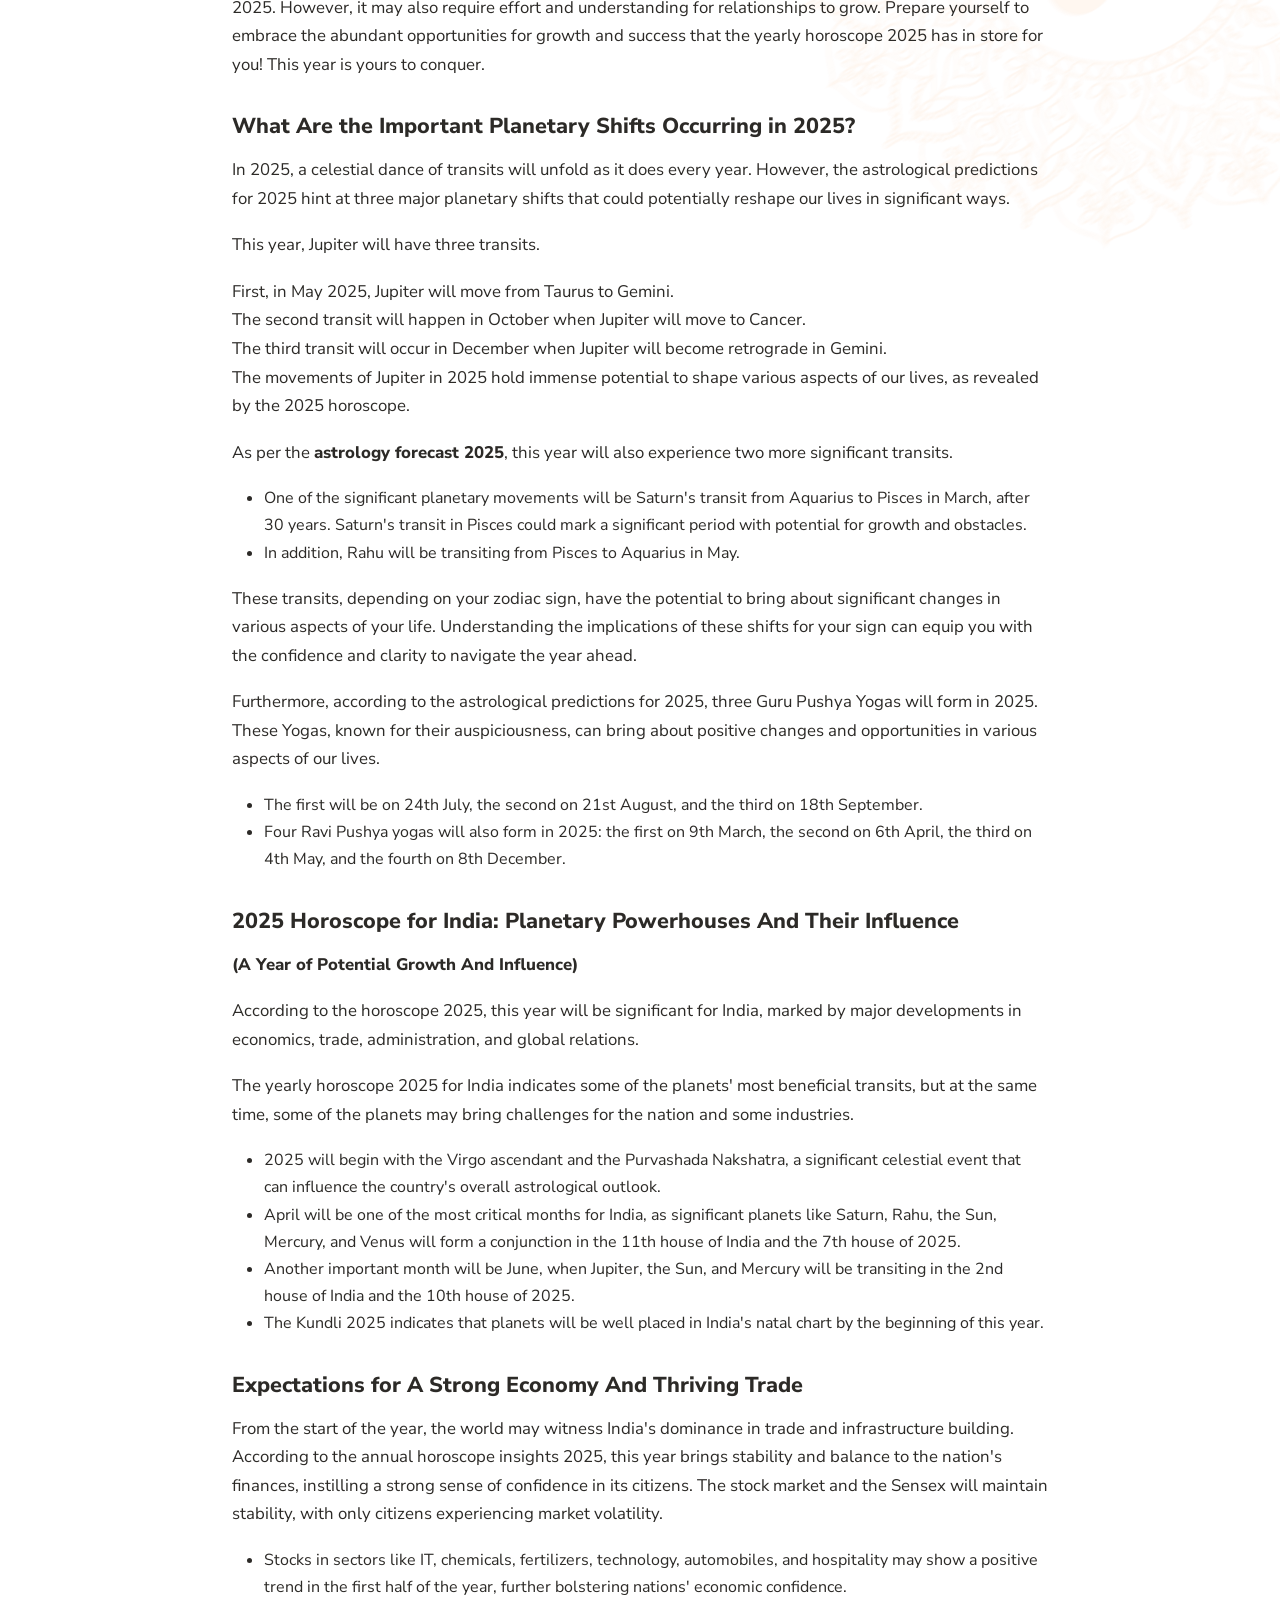
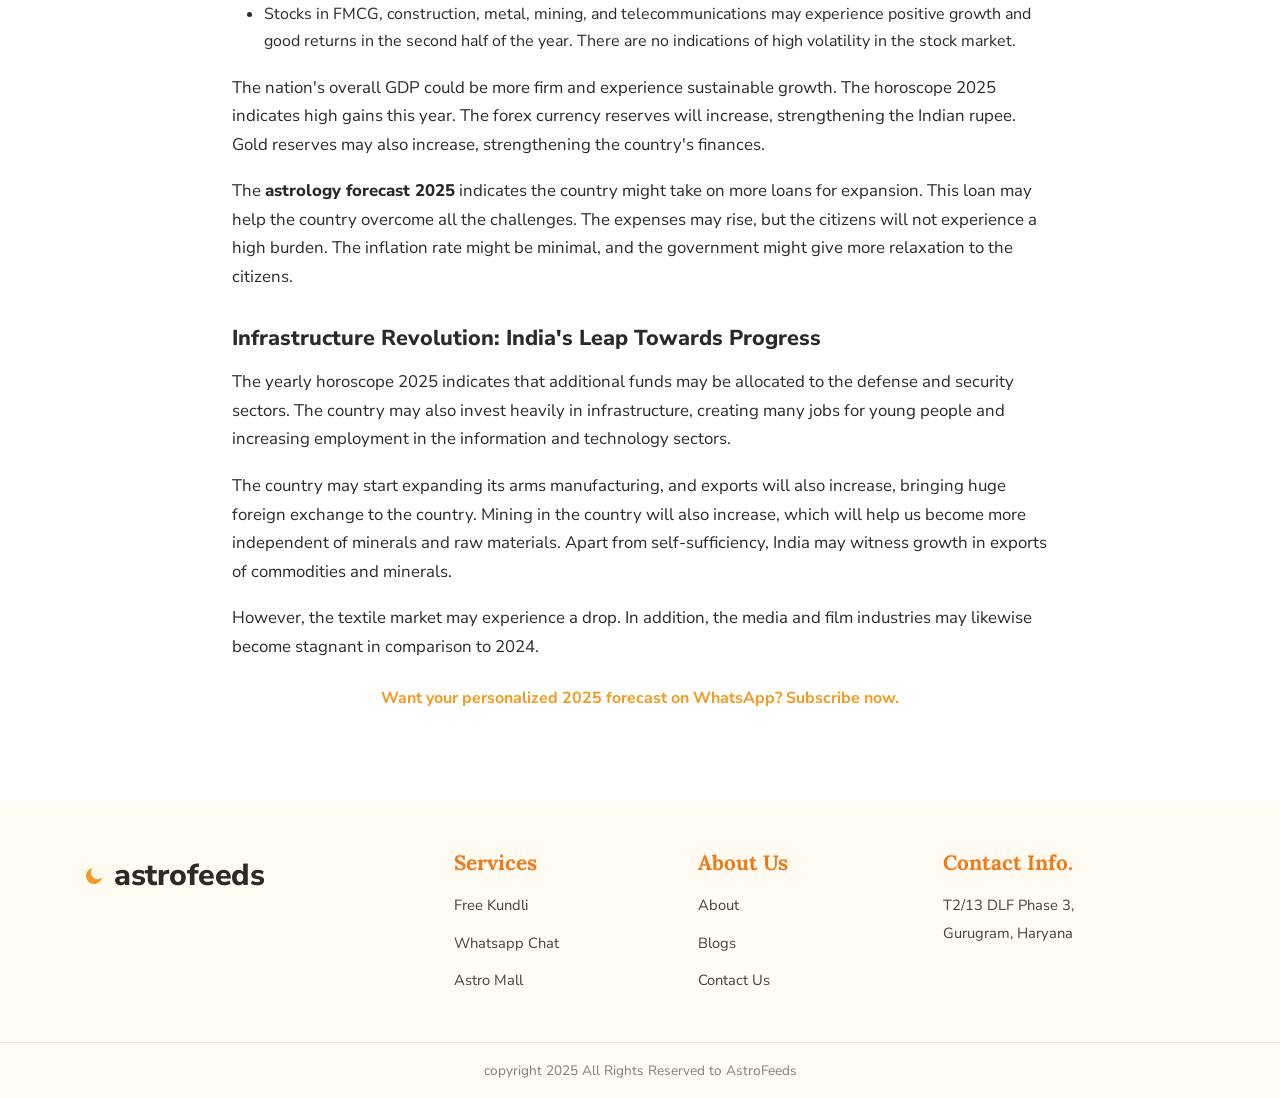
==== commit 454bb6a7: "feat: migrate image assets to WebP, add lazy loading, and implement new site-wide CSS styles" ====
--- a/forecast.html
+++ b/forecast.html
@@ -14,7 +14,7 @@
 </head>
 <body>
 
-<div class="top-bg" style="background: url('assets/images/bg-main.jpg') center top / cover no-repeat;">
+<div class="top-bg" style="background: url('assets/images/bg-main.webp') center top / cover no-repeat;">
 <header class="site-header">
   <div class="container nav">
     <a href="index.html" class="brand"><svg class="moon" viewBox="0 0 24 24" fill="#F6981E"><path d="M21 12.8A8.5 8.5 0 1 1 11.2 3a6.6 6.6 0 0 0 9.8 9.8z"/></svg> astrofeeds</a>
@@ -33,21 +33,21 @@
 <section class="pagehead" style="background:transparent; padding:34px 0 46px; position:relative; overflow:hidden;">
   <div class="container pagehead-grid">
     <div class="zodiac-grid" >
-      <div class="icon-card text-center" style="padding-bottom:10px; cursor:pointer;"><img src="assets/images/icons/Forecast/aries.png" alt="Aries"><div style="color:var(--muted); font-size:0.75rem; font-weight:700; margin-top:4px;">21/3 - 19/4</div></div>
-      <div class="icon-card text-center" style="padding-bottom:10px; cursor:pointer;"><img src="assets/images/icons/Forecast/Taurus.png" alt="Taurus"><div style="color:var(--muted); font-size:0.75rem; font-weight:700; margin-top:4px;">20/4 - 20/5</div></div>
-      <div class="icon-card text-center" style="padding-bottom:10px; cursor:pointer;"><img src="assets/images/icons/Forecast/gemini.png" alt="Gemini"><div style="color:var(--muted); font-size:0.75rem; font-weight:700; margin-top:4px;">21/5 - 20/6</div></div>
-      <div class="icon-card text-center" style="padding-bottom:10px; cursor:pointer;"><img src="assets/images/icons/Forecast/Cancer.png" alt="Cancer"><div style="color:var(--muted); font-size:0.75rem; font-weight:700; margin-top:4px;">21/6 - 22/7</div></div>
-      <div class="icon-card text-center" style="padding-bottom:10px; cursor:pointer;"><img src="assets/images/icons/Forecast/Leo.png" alt="Leo"><div style="color:var(--muted); font-size:0.75rem; font-weight:700; margin-top:4px;">23/7 - 22/8</div></div>
-      <div class="icon-card text-center" style="padding-bottom:10px; cursor:pointer;"><img src="assets/images/icons/Forecast/Virgo.png" alt="Virgo"><div style="color:var(--muted); font-size:0.75rem; font-weight:700; margin-top:4px;">23/8 - 22/9</div></div>
-      <div class="icon-card text-center" style="padding-bottom:10px; cursor:pointer;"><img src="assets/images/icons/Forecast/Libra.png" alt="Libra"><div style="color:var(--muted); font-size:0.75rem; font-weight:700; margin-top:4px;">23/9 - 22/10</div></div>
-      <div class="icon-card text-center" style="padding-bottom:10px; cursor:pointer;"><img src="assets/images/icons/Forecast/Scorpio.png" alt="Scorpio"><div style="color:var(--muted); font-size:0.75rem; font-weight:700; margin-top:4px;">23/10 - 21/11</div></div>
-      <div class="icon-card text-center" style="padding-bottom:10px; cursor:pointer;"><img src="assets/images/icons/Forecast/Sagittarius.png" alt="Sagittarius"><div style="color:var(--muted); font-size:0.75rem; font-weight:700; margin-top:4px;">22/11 - 21/12</div></div>
-      <div class="icon-card text-center" style="padding-bottom:10px; cursor:pointer;"><img src="assets/images/icons/Forecast/Capricorn.png" alt="Capricorn"><div style="color:var(--muted); font-size:0.75rem; font-weight:700; margin-top:4px;">22/12 - 19/1</div></div>
-      <div class="icon-card text-center" style="padding-bottom:10px; cursor:pointer;"><img src="assets/images/icons/Forecast/Aquarius.png" alt="Aquarius"><div style="color:var(--muted); font-size:0.75rem; font-weight:700; margin-top:4px;">20/1 - 18/2</div></div>
-      <div class="icon-card text-center" style="padding-bottom:10px; cursor:pointer;"><img src="assets/images/icons/Forecast/Pisces.png" alt="Pisces"><div style="color:var(--muted); font-size:0.75rem; font-weight:700; margin-top:4px;">19/2 - 20/3</div></div>
+      <div class="icon-card text-center" style="padding-bottom:10px; cursor:pointer;"><img src="assets/images/icons/Forecast/aries.png" alt="Aries" loading="lazy"><div style="color:var(--muted); font-size:0.75rem; font-weight:700; margin-top:4px;">21/3 - 19/4</div></div>
+      <div class="icon-card text-center" style="padding-bottom:10px; cursor:pointer;"><img src="assets/images/icons/Forecast/Taurus.png" alt="Taurus" loading="lazy"><div style="color:var(--muted); font-size:0.75rem; font-weight:700; margin-top:4px;">20/4 - 20/5</div></div>
+      <div class="icon-card text-center" style="padding-bottom:10px; cursor:pointer;"><img src="assets/images/icons/Forecast/gemini.png" alt="Gemini" loading="lazy"><div style="color:var(--muted); font-size:0.75rem; font-weight:700; margin-top:4px;">21/5 - 20/6</div></div>
+      <div class="icon-card text-center" style="padding-bottom:10px; cursor:pointer;"><img src="assets/images/icons/Forecast/Cancer.png" alt="Cancer" loading="lazy"><div style="color:var(--muted); font-size:0.75rem; font-weight:700; margin-top:4px;">21/6 - 22/7</div></div>
+      <div class="icon-card text-center" style="padding-bottom:10px; cursor:pointer;"><img src="assets/images/icons/Forecast/Leo.png" alt="Leo" loading="lazy"><div style="color:var(--muted); font-size:0.75rem; font-weight:700; margin-top:4px;">23/7 - 22/8</div></div>
+      <div class="icon-card text-center" style="padding-bottom:10px; cursor:pointer;"><img src="assets/images/icons/Forecast/Virgo.png" alt="Virgo" loading="lazy"><div style="color:var(--muted); font-size:0.75rem; font-weight:700; margin-top:4px;">23/8 - 22/9</div></div>
+      <div class="icon-card text-center" style="padding-bottom:10px; cursor:pointer;"><img src="assets/images/icons/Forecast/Libra.png" alt="Libra" loading="lazy"><div style="color:var(--muted); font-size:0.75rem; font-weight:700; margin-top:4px;">23/9 - 22/10</div></div>
+      <div class="icon-card text-center" style="padding-bottom:10px; cursor:pointer;"><img src="assets/images/icons/Forecast/Scorpio.png" alt="Scorpio" loading="lazy"><div style="color:var(--muted); font-size:0.75rem; font-weight:700; margin-top:4px;">23/10 - 21/11</div></div>
+      <div class="icon-card text-center" style="padding-bottom:10px; cursor:pointer;"><img src="assets/images/icons/Forecast/Sagittarius.png" alt="Sagittarius" loading="lazy"><div style="color:var(--muted); font-size:0.75rem; font-weight:700; margin-top:4px;">22/11 - 21/12</div></div>
+      <div class="icon-card text-center" style="padding-bottom:10px; cursor:pointer;"><img src="assets/images/icons/Forecast/Capricorn.png" alt="Capricorn" loading="lazy"><div style="color:var(--muted); font-size:0.75rem; font-weight:700; margin-top:4px;">22/12 - 19/1</div></div>
+      <div class="icon-card text-center" style="padding-bottom:10px; cursor:pointer;"><img src="assets/images/icons/Forecast/Aquarius.png" alt="Aquarius" loading="lazy"><div style="color:var(--muted); font-size:0.75rem; font-weight:700; margin-top:4px;">20/1 - 18/2</div></div>
+      <div class="icon-card text-center" style="padding-bottom:10px; cursor:pointer;"><img src="assets/images/icons/Forecast/Pisces.png" alt="Pisces" loading="lazy"><div style="color:var(--muted); font-size:0.75rem; font-weight:700; margin-top:4px;">19/2 - 20/3</div></div>
     </div>
     <div style="display:flex; flex-direction:column; align-items:flex-end; text-align:right;">
-      <img src="assets/images/hero-forecast.png" alt="Horoscope 2025" style="width:100%; max-height:280px; object-fit:cover; border-radius:24px; margin-bottom:24px; box-shadow:var(--shadow-sm);">
+      <img src="assets/images/hero-forecast.webp" alt="Horoscope 2025" style="width:100%; max-height:280px; object-fit:cover; border-radius:24px; margin-bottom:24px; box-shadow:var(--shadow-sm);">
       <div class="divider" style="justify-content:flex-end; margin-bottom:16px; width:100%; max-width:300px;"><span></span></div>
       <h2 style="font-family:var(--f-display); font-size:2.6rem; font-weight:700; color:var(--ink); margin-bottom:12px; line-height:1.2;">Horoscope 2025</h2>
       <p style="color:var(--ink-2); font-size:1.05rem; line-height:1.7; max-width:420px; margin:0;">Explore 2025 horoscope predictions by date of birth and uncover insights into love, success, and wealth. Dive into astrology 2025, kundli 2025, and zodiac sign forecasts for the New Year 2025 today!</p>
@@ -58,7 +58,7 @@
 
 <!-- ===== KNOW YOUR SUN SIGN ===== -->
 <section class="section" style="position:relative; overflow:hidden; padding-top:20px;">
-  <div class="wm" style="top:5%;left:-200px;width:700px;opacity:0.06;"><img src="assets/images/mandala-1.png" alt=""></div>
+  <div class="wm" style="top:5%;left:-200px;width:700px;opacity:0.06;"><img src="assets/images/mandala-1.webp" alt="" loading="lazy"></div>
   <div class="container" style="max-width:920px; position:relative; z-index:1;">
     <div class="sun-banner">
       <h2>Know Your Sun Sign</h2>
@@ -74,7 +74,7 @@
 
 <!-- ===== YEARLY CONTENT ===== -->
 <section class="section" style="padding-top:0">
-  <div class="wm" style="top:5%;right:-150px;width:650px;opacity:0.06;"><img src="assets/images/mandala-2.png" alt=""></div>
+  <div class="wm" style="top:5%;right:-150px;width:650px;opacity:0.06;"><img src="assets/images/mandala-2.webp" alt="" loading="lazy"></div>
   <div class="container content" style="max-width:860px; position:relative; z-index:1;">
     <h3>Yearly Horoscope 2025</h3>
     <p>Looking forward to a bright future in 2025, isn't it? Indulge in our exclusive yearly horoscope 2025 forecasts today. These insights, tailored to your zodiac sign, will provide a glimpse into what the year holds for your love life, career, and finances, among other aspects. The time for action is now! Don't delay; delve into these unique opportunities that await you in the horoscope 2025!</p>
@@ -159,3 +159,4 @@
 </html>
 
 
+
--- a/css/style.css
+++ b/css/style.css
@@ -2,7 +2,7 @@
    AstroFeeds — Shared Design System
    Fonts: Lora (display / serif headings) + Nunito Sans (body / UI)
    No italic / no cursive anywhere.
-   Top sections use ../assets/images/bg-main.jpg texture.
+   Top sections use ../assets/images/bg-main.webp texture.
    ============================================================= */
 
 :root{
@@ -174,9 +174,9 @@
 .stat p{color:var(--muted);font-weight:600;margin:0;}
 
 /* ============================================================
-   FEATURE ICON GRID + inner page head (../assets/images/bg-main.jpg)
-   ============================================================ */
-.pagehead{background:url('../../assets/images/bg-main.jpg') center top / cover no-repeat, #FDF3E1;padding:34px 0 46px;position:relative;overflow:hidden;}
+   FEATURE ICON GRID + inner page head (../assets/images/bg-main.webp)
+   ============================================================ */
+.pagehead{background:url('../../assets/images/bg-main.webp') center top / cover no-repeat, #FDF3E1;padding:34px 0 46px;position:relative;overflow:hidden;}
 .pagehead-grid{display:grid;grid-template-columns:1.15fr .85fr;gap:26px;align-items:stretch;}
 .icon-grid{display:grid;grid-template-columns:repeat(4,1fr);gap:14px;}
 .zodiac-grid{display:grid;grid-template-columns:repeat(4,1fr);gap:12px;}
@@ -298,7 +298,7 @@
 .sun-banner .lookup input::placeholder{color:var(--ink-2);}
 
 /* Coming soon (newsfeed placeholder) */
-.coming{min-height:62vh;display:grid;place-items:center;text-align:center;background:url('../../assets/images/bg-main.jpg') center top/cover no-repeat,#FDF3E1;padding:60px 0;}
+.coming{min-height:62vh;display:grid;place-items:center;text-align:center;background:url('../../assets/images/bg-main.webp') center top/cover no-repeat,#FDF3E1;padding:60px 0;}
 .coming .mandala{width:110px;opacity:.85;margin:0 auto 22px;animation:spin 40s linear infinite;}
 @keyframes spin{to{transform:rotate(360deg);}}
 .coming h1{font-size:2.6rem;font-weight:600;}
@@ -348,3 +348,4 @@
 .pill-btn { display: flex; align-items: center; gap: 14px; padding: 18px 26px; border: 1px solid var(--line); border-radius: 40px; background: #fff; color: var(--ink); font-weight: 500; font-size: 1.05rem; box-shadow: var(--shadow-sm); cursor: pointer; transition: transform 0.2s, box-shadow 0.2s; }
 .pill-btn:hover { transform: translateY(-3px); box-shadow: var(--shadow-md); }
 
+
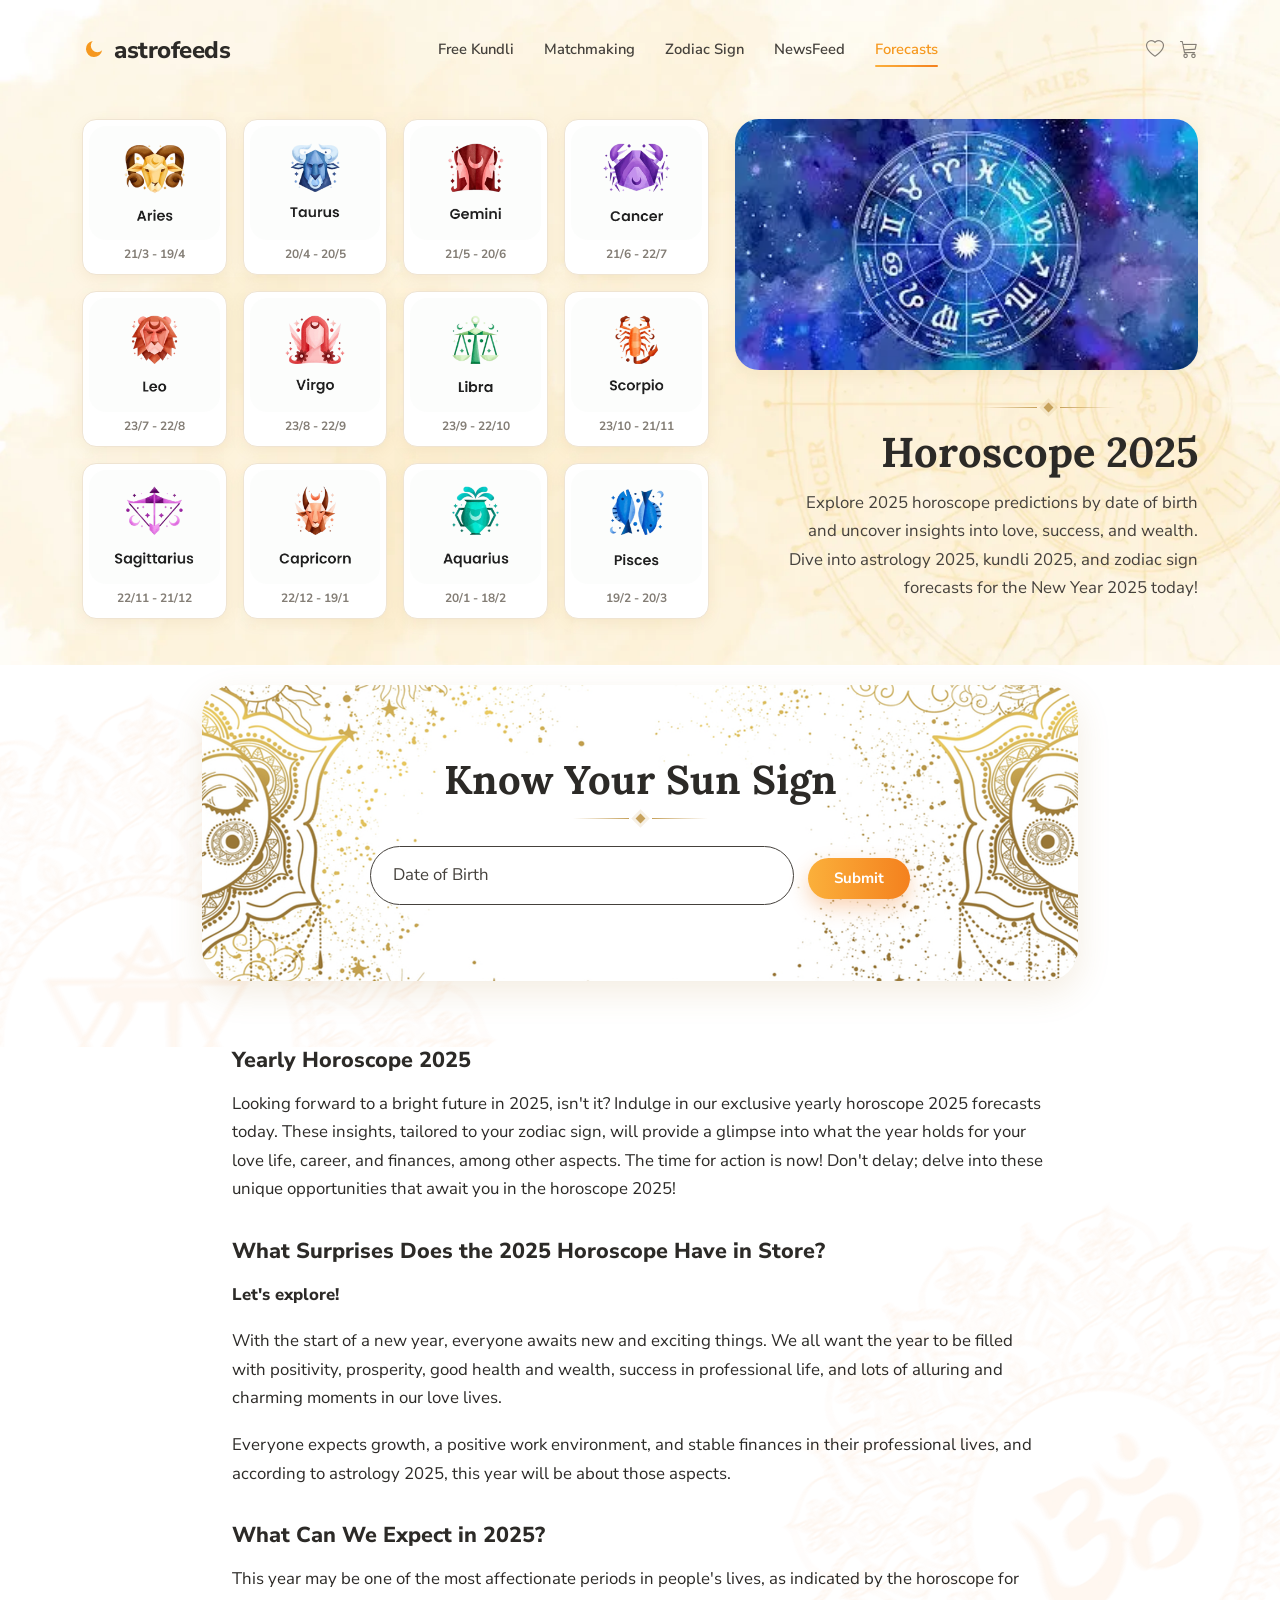
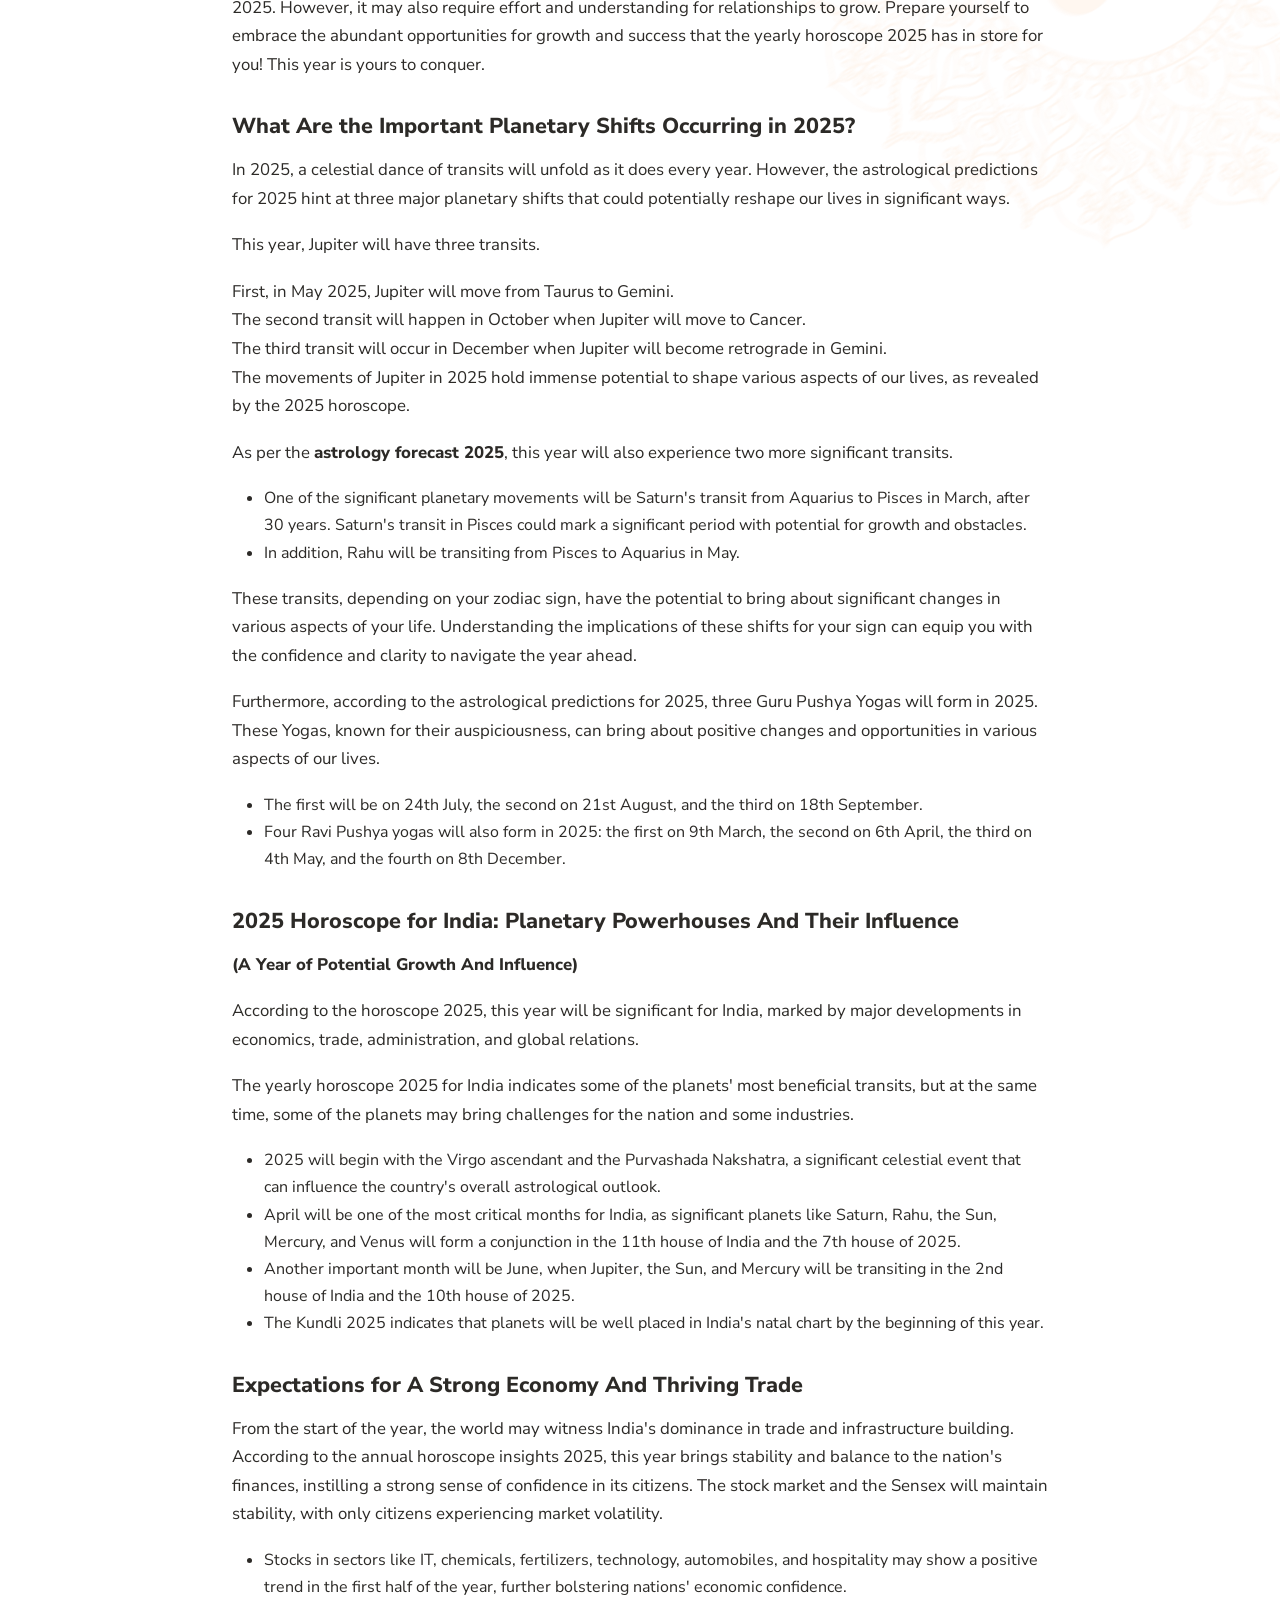
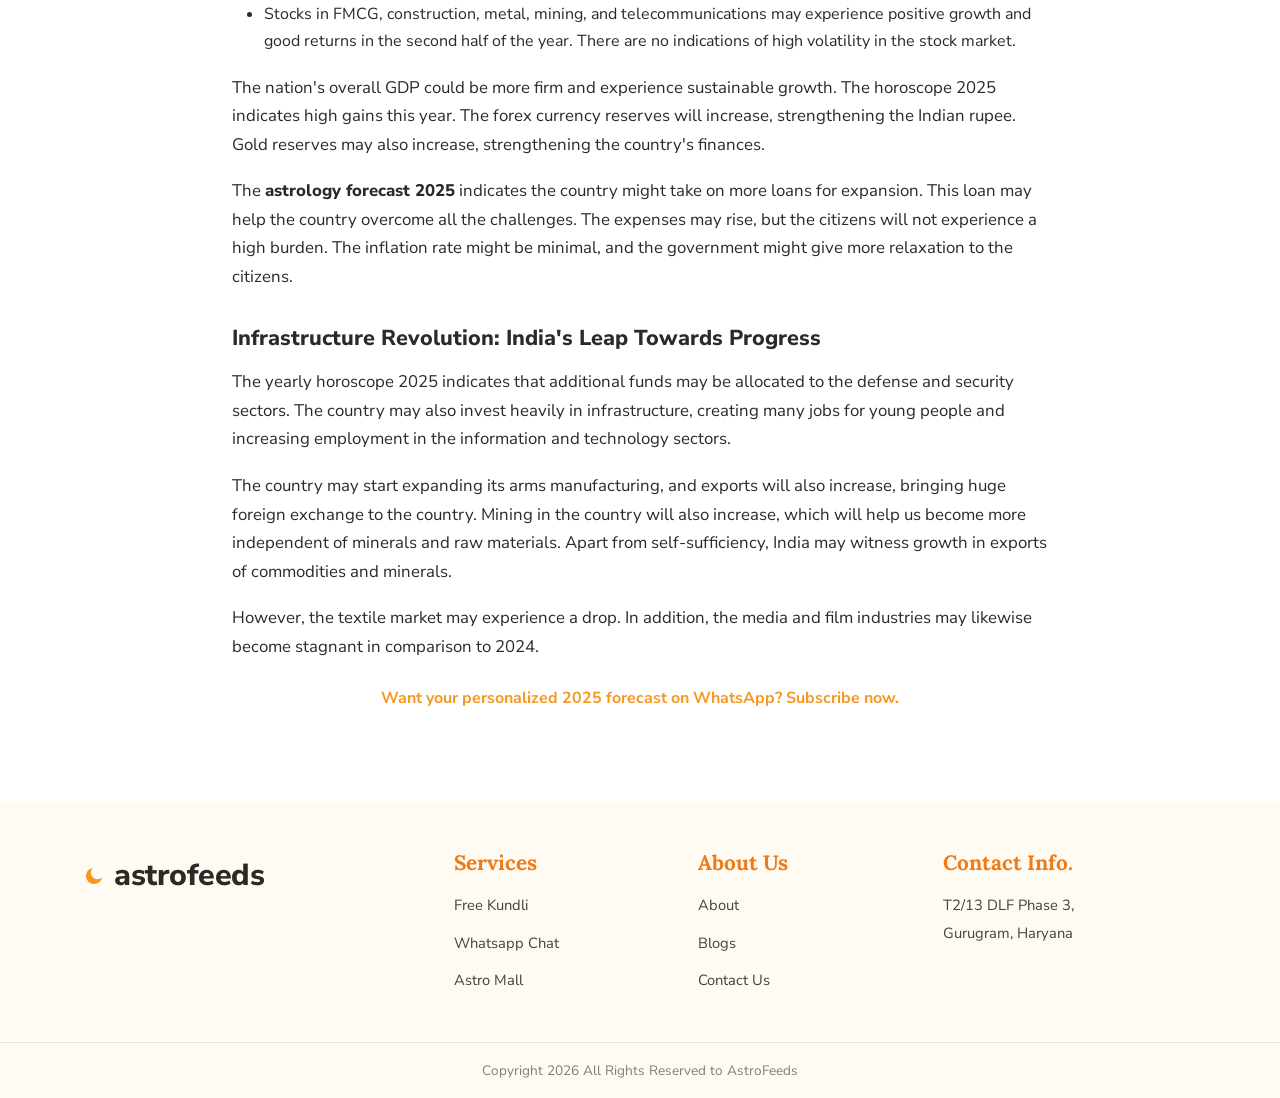
==== commit ffbee518: "chore: update copyright year to 2026 in footer across all pages" ====
--- a/forecast.html
+++ b/forecast.html
@@ -150,7 +150,7 @@
       <div class="footer-col"><h5>Contact Info.</h5><address>T2/13 DLF Phase 3,<br>Gurugram, Haryana</address></div>
     </div>
   </div>
-  <div class="footer-bottom">copyright 2025 All Rights Reserved to AstroFeeds</div>
+  <div class="footer-bottom">Copyright 2026 All Rights Reserved to AstroFeeds</div>
 </footer>
 
 <script src="https://cdn.jsdelivr.net/npm/bootstrap@5.3.3/dist/js/bootstrap.bundle.min.js"></script>
--- a/css/style.css
+++ b/css/style.css
@@ -127,10 +127,11 @@
    HERO (home)
    ============================================================ */
 .hero{position:relative;overflow:hidden;}
-.hero-inner{display:grid;grid-template-columns:1.2fr 0.8fr;align-items:center;gap:24px;padding:30px 0 34px;}
+.hero-inner{display:grid;grid-template-columns:1.2fr 0.8fr;align-items:center;gap:24px;padding:30px 22px 34px;}
 .hero h1{font-size:2.6rem;line-height:1.2;margin-bottom:14px;font-weight:600;}
 .hero-lead{color:var(--ink-2);max-width:48ch;margin-bottom:24px;}
 .hero-actions{display:flex;gap:14px;flex-wrap:wrap;}
+.hero-btn { font-size: 1.1rem; padding: 14px 32px; border-radius: 50px; justify-content: center; }
 .hero-art{position:relative;}
 .hero-art img{margin-left:auto;filter:drop-shadow(0 24px 40px rgba(180,120,40,.20));}
 
@@ -327,19 +328,41 @@
   .section{padding:44px 0;}
   .section-head h2{font-size:1.65rem;}
   .form-grid{grid-template-columns:minmax(0, 1fr);}
-  .stats{grid-template-columns:minmax(0, 1fr);gap:24px;}
+  .device-frame { padding: 24px 16px; border-width: 6px; }
+  .stats{grid-template-columns:repeat(3, 1fr);gap:10px;}
+  .stat h3{font-size:1.6rem;}
+  .stat p{font-size:.75rem;line-height:1.2;}
   .icon-grid{grid-template-columns:repeat(3,1fr);}
   .zodiac-grid{grid-template-columns:repeat(2,1fr);}
-  .plan-feats{grid-template-columns:minmax(0, 1fr);}
-  .plans{grid-template-columns:minmax(0, 1fr);}
+  .plan-feats{grid-template-columns:minmax(0, 1fr); grid-auto-flow: row; grid-template-rows: auto;}
+  .plans {
+    display: flex;
+    overflow-x: auto;
+    scroll-snap-type: x mandatory;
+    gap: 16px;
+    padding: 10px 0 30px;
+    -webkit-overflow-scrolling: touch;
+    scrollbar-width: none;
+  }
+  .plans::-webkit-scrollbar { display: none; }
+  .plan {
+    flex: 0 0 85%;
+    scroll-snap-align: center;
+  }
   .plan.featured{transform:none;}
   .horo-tabs{grid-template-columns:minmax(0, 1fr);}
-  .footer-grid{grid-template-columns:minmax(0, 1fr);}
+  .footer-grid { grid-template-columns: 1fr 1fr; gap: 24px; }
+  .footer-brand { grid-column: 1 / -1; display: flex; justify-content: center; margin-bottom: 10px; }
+  .footer-col:last-child { grid-column: 1 / -1; }
   .compare{font-size:.82rem;}
   .compare th,.compare td{padding:12px 10px;}
   .hero h1{font-size:1.95rem;}
   .hero h1 br{display:none;}
   .hero-lead br{display:none;}
+  .hero-copy { margin-top: 25px; text-align: center; }
+  .hero-actions { flex-wrap: nowrap; gap: 8px; justify-content: center; }
+  .hero-btn { padding: 12px 10px; font-size: 0.95rem; flex: 1; text-align: center; white-space: nowrap; }
+  .eyebrow { white-space: nowrap; font-size: 2rem; }
 }
 
 /* ============================================================
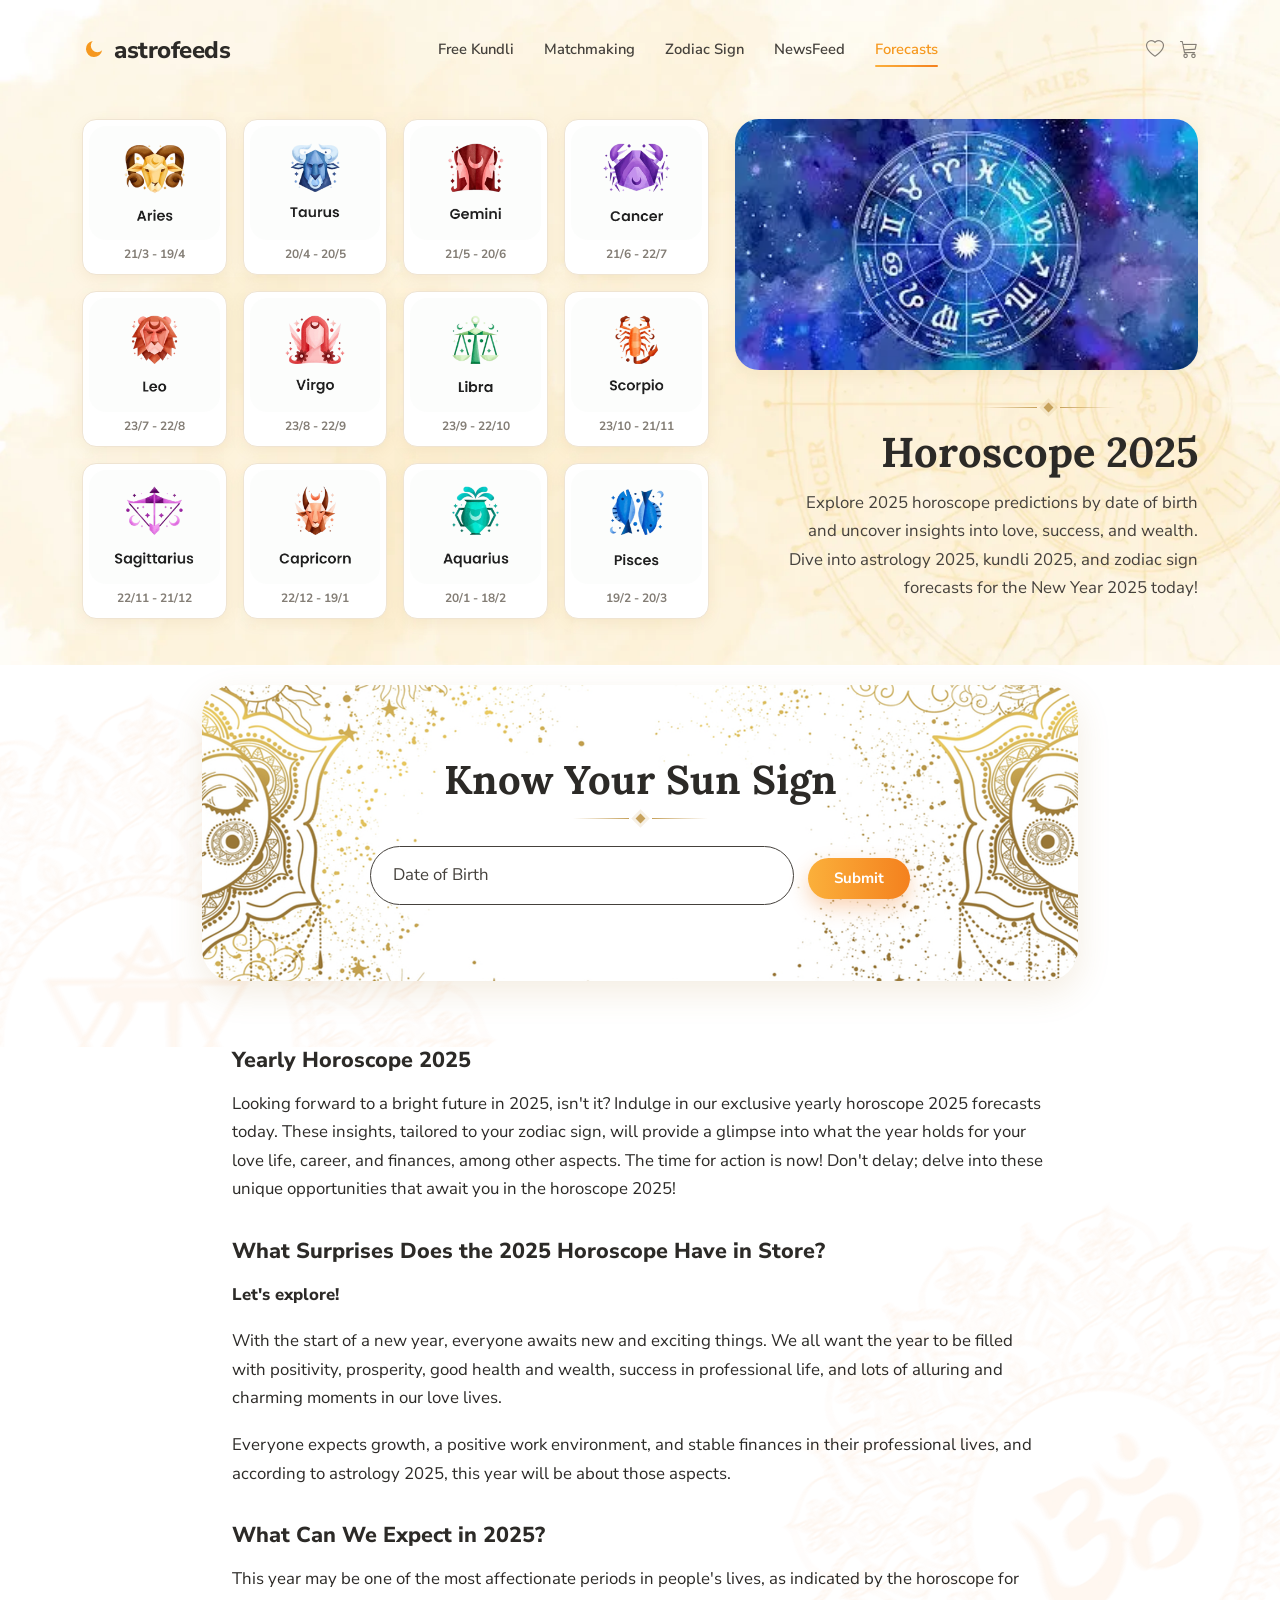
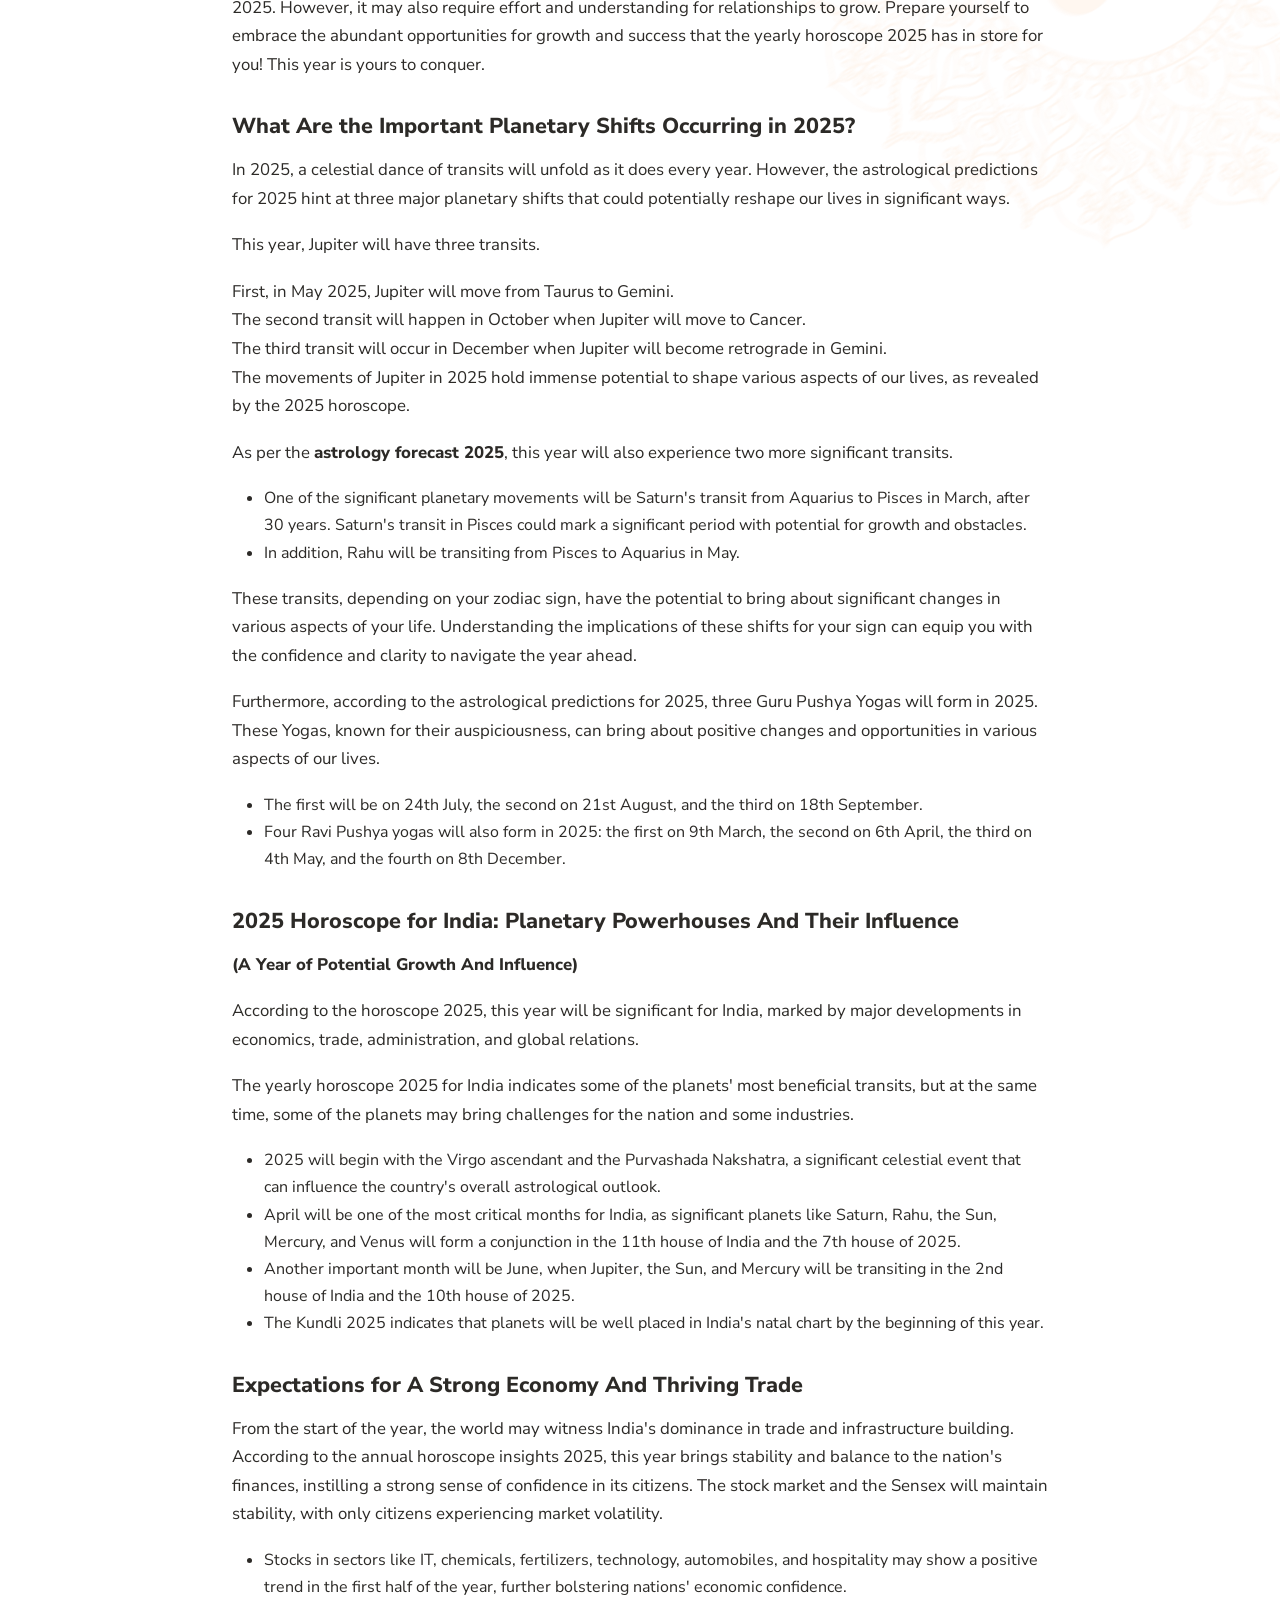
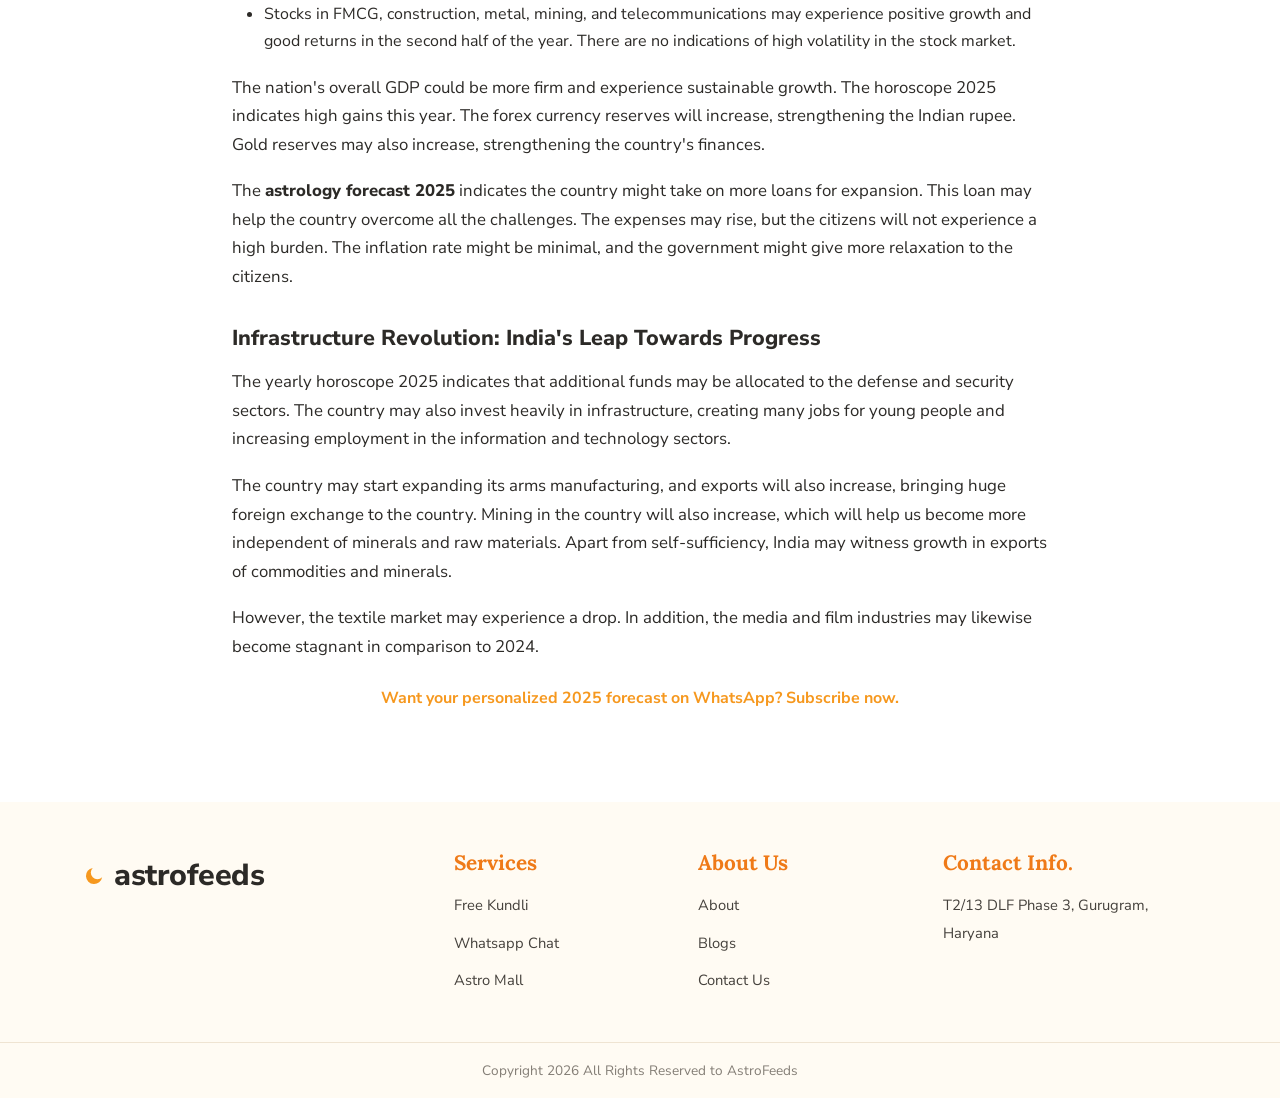
==== commit 23bdbf98: "refactor: implement horoscope logic and interactive features while refining contact formatting and f" ====
--- a/forecast.html
+++ b/forecast.html
@@ -147,7 +147,7 @@
       </div>
       <div class="footer-col"><h5>Services</h5><ul><li><a href="free-kundli.html">Free Kundli</a></li><li><a href="#">Whatsapp Chat</a></li><li><a href="#">Astro Mall</a></li></ul></div>
       <div class="footer-col"><h5>About Us</h5><ul><li><a href="#">About</a></li><li><a href="newsfeed.html">Blogs</a></li><li><a href="#">Contact Us</a></li></ul></div>
-      <div class="footer-col"><h5>Contact Info.</h5><address>T2/13 DLF Phase 3,<br>Gurugram, Haryana</address></div>
+      <div class="footer-col"><h5>Contact Info.</h5><address>T2/13 DLF Phase 3, Gurugram, Haryana</address></div>
     </div>
   </div>
   <div class="footer-bottom">Copyright 2026 All Rights Reserved to AstroFeeds</div>
--- a/css/style.css
+++ b/css/style.css
@@ -95,7 +95,7 @@
 /* ============================================================
    HEADER / NAV
    ============================================================ */
-.site-header{position:relative;z-index:100;padding-top: 15px;}
+.site-header{position:sticky;top:0;z-index:100;padding-top: 15px;}
 .nav{display:flex;align-items:center;justify-content:space-between;height:70px;}
 .brand{display:flex;align-items:center;gap:9px;font-family:var(--f-body);font-weight:800;font-size:1.5rem;color:var(--ink);letter-spacing:-.5px;}
 .brand .moon{width:23px;height:23px;display:inline-block;}
@@ -316,15 +316,23 @@
   .footer-grid{grid-template-columns:1fr 1fr;}
 }
 @media (max-width:820px){
+  .site-header { position: fixed; top: 0; left: 0; right: 0; background: rgba(255,255,255,0.95); backdrop-filter: blur(8px); padding-bottom: 10px; border-bottom: 1px solid var(--line); }
+  body { padding-top: 85px; }
+  .nav { position: relative; justify-content: space-between; }
+  .nav .brand { position: absolute; left: 50%; transform: translateX(-50%); z-index: 10; }
   .nav-links{position:absolute;top:70px;left:0;right:0;flex-direction:column;gap:0;background:var(--cream);border-bottom:1px solid var(--line);max-height:0;overflow:hidden;transition:max-height .3s ease;}
   .nav-links.open{max-height:420px;}
   .nav-links li{width:100%;border-bottom:1px solid var(--line);}
   .nav-links a{display:block;padding:14px 22px;}
   .nav-links a.active::after{display:none;}
-  .nav-toggle{display:block;}
-  .nav-icons{margin-left:auto;margin-right:8px;}
+  .nav-toggle{display:block; order: -1; margin-right: auto;}
+  .nav-icons{margin-left:0; margin-right:8px;}
 }
 @media (max-width:680px){
+  .container { padding: 0 16px; }
+  .nav .brand { font-size: 1.25rem; gap: 6px; }
+  .nav .brand .moon { width: 19px; height: 19px; }
+  .nav-icons { gap: 12px; }
   .section{padding:44px 0;}
   .section-head h2{font-size:1.65rem;}
   .form-grid{grid-template-columns:minmax(0, 1fr);}
@@ -360,6 +368,8 @@
   .hero h1 br{display:none;}
   .hero-lead br{display:none;}
   .hero-copy { margin-top: 25px; text-align: center; }
+  .hero-art { display: flex; justify-content: center; width: 100%; }
+  .hero-art img { margin: 22px 0 0 0; }
   .hero-actions { flex-wrap: nowrap; gap: 8px; justify-content: center; }
   .hero-btn { padding: 12px 10px; font-size: 0.95rem; flex: 1; text-align: center; white-space: nowrap; }
   .eyebrow { white-space: nowrap; font-size: 2rem; }
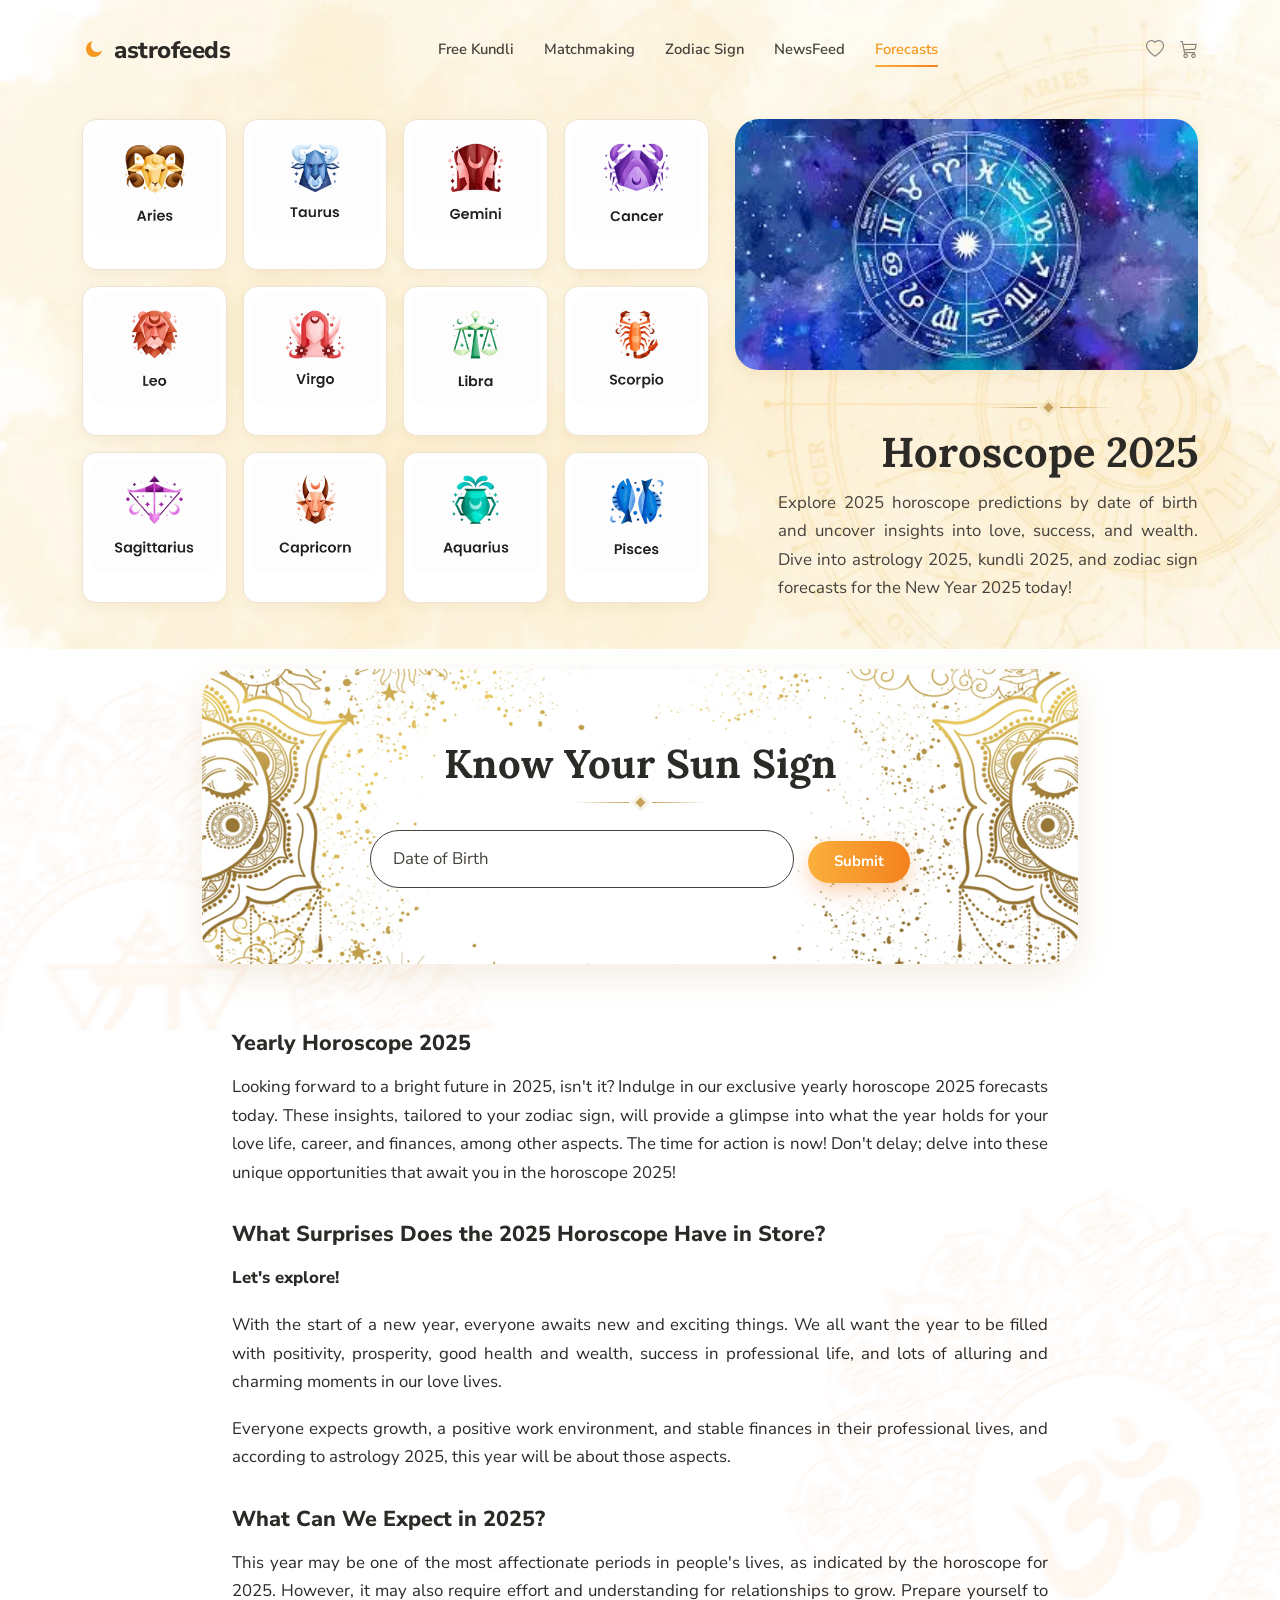
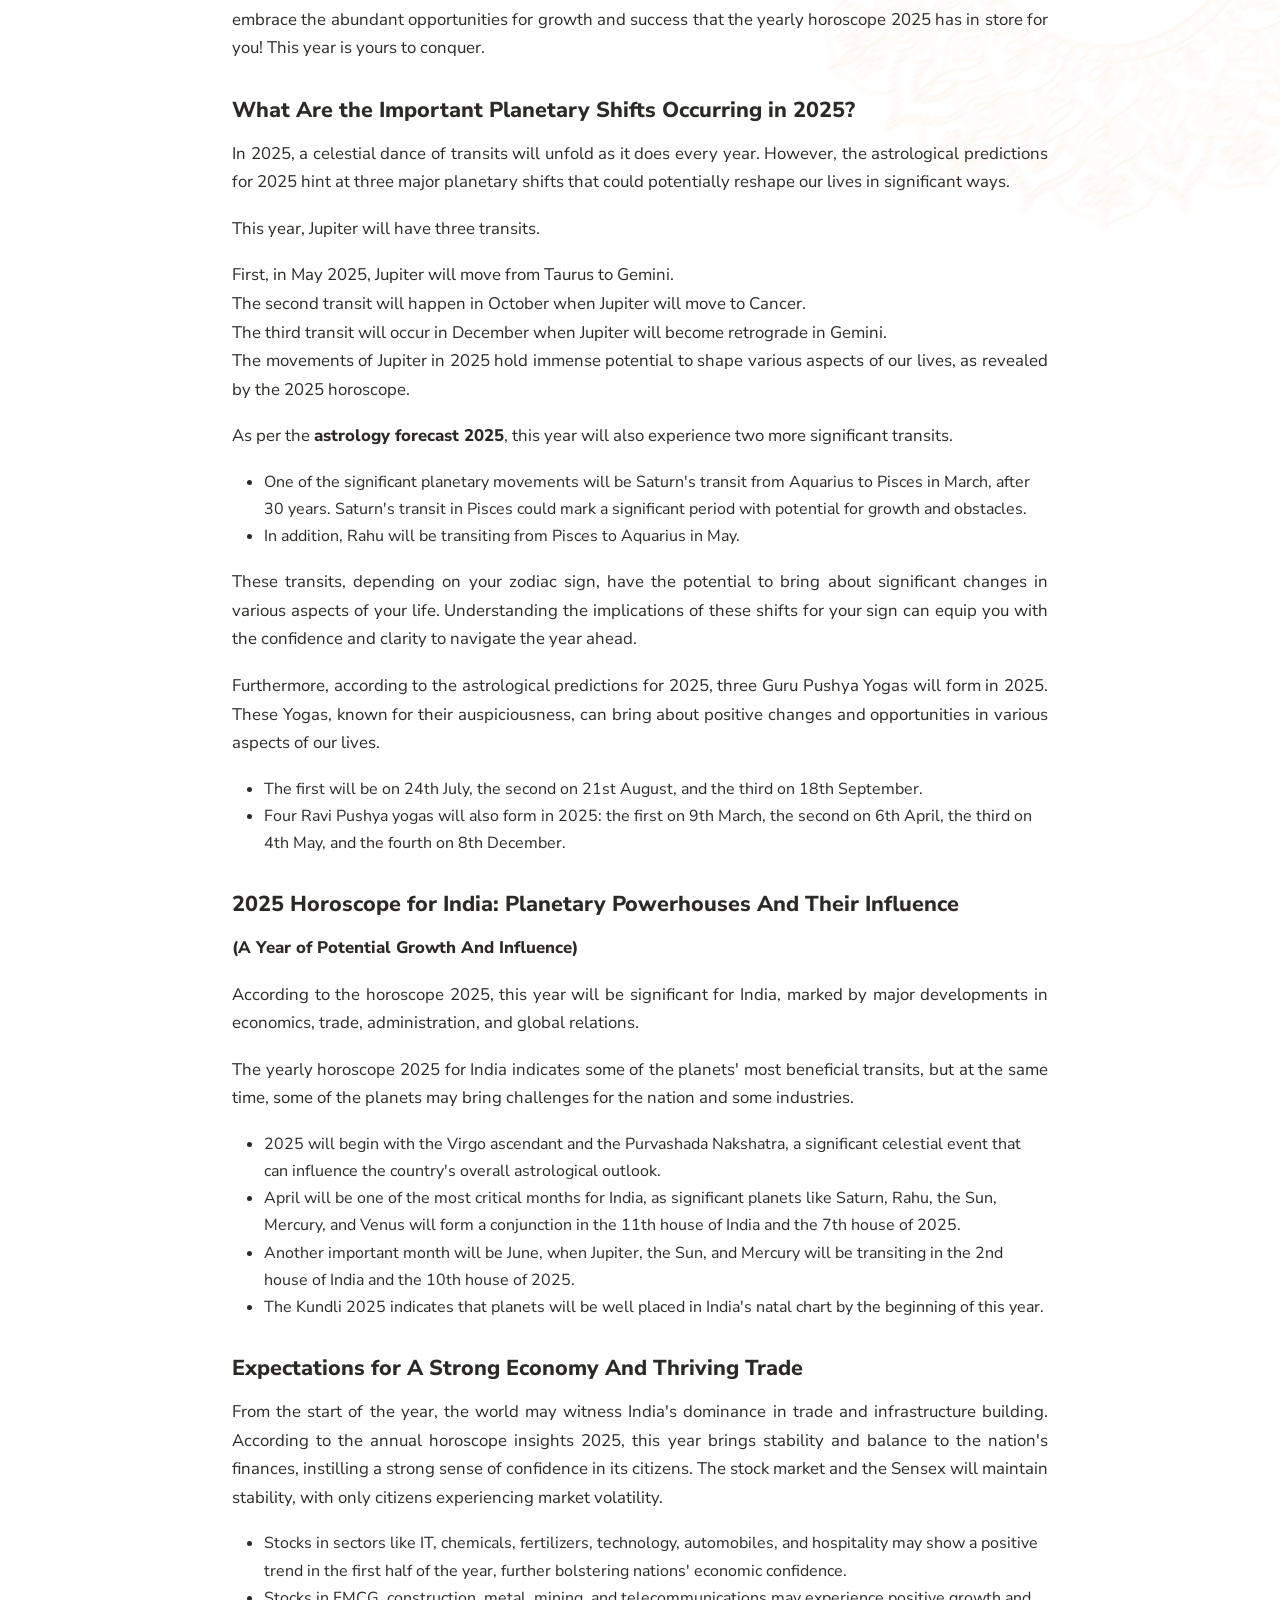
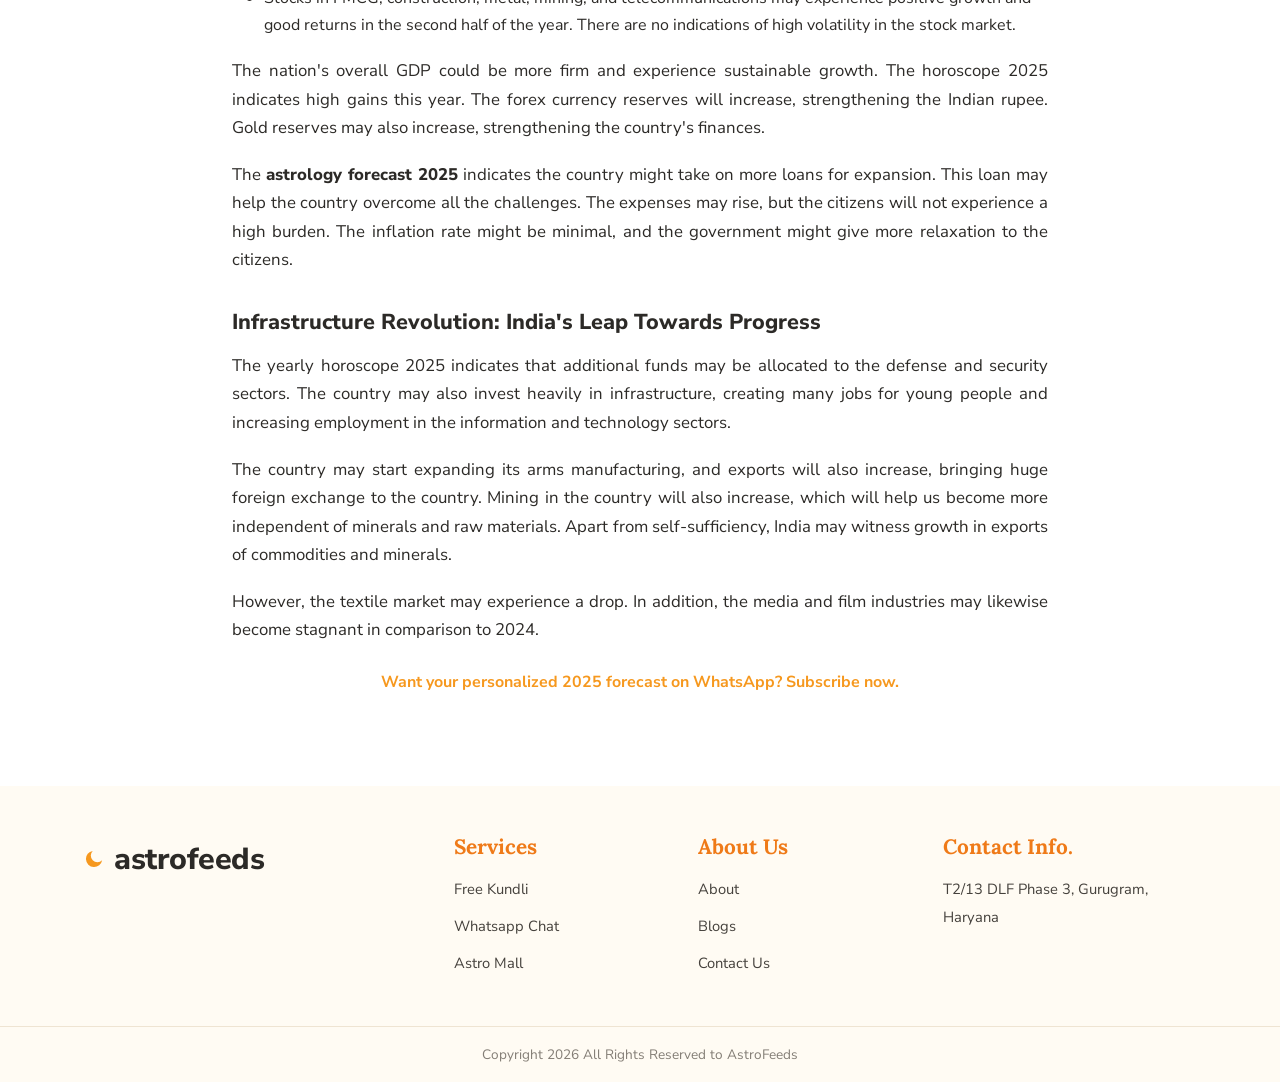
==== commit ae1600aa: "refactor: remove text labels from icon grids in forecast and kundli pages and initialize new stylesh" ====
--- a/forecast.html
+++ b/forecast.html
@@ -33,18 +33,18 @@
 <section class="pagehead" style="background:transparent; padding:34px 0 46px; position:relative; overflow:hidden;">
   <div class="container pagehead-grid">
     <div class="zodiac-grid" >
-      <div class="icon-card text-center" style="padding-bottom:10px; cursor:pointer;"><img src="assets/images/icons/Forecast/aries.png" alt="Aries" loading="lazy"><div style="color:var(--muted); font-size:0.75rem; font-weight:700; margin-top:4px;">21/3 - 19/4</div></div>
-      <div class="icon-card text-center" style="padding-bottom:10px; cursor:pointer;"><img src="assets/images/icons/Forecast/Taurus.png" alt="Taurus" loading="lazy"><div style="color:var(--muted); font-size:0.75rem; font-weight:700; margin-top:4px;">20/4 - 20/5</div></div>
-      <div class="icon-card text-center" style="padding-bottom:10px; cursor:pointer;"><img src="assets/images/icons/Forecast/gemini.png" alt="Gemini" loading="lazy"><div style="color:var(--muted); font-size:0.75rem; font-weight:700; margin-top:4px;">21/5 - 20/6</div></div>
-      <div class="icon-card text-center" style="padding-bottom:10px; cursor:pointer;"><img src="assets/images/icons/Forecast/Cancer.png" alt="Cancer" loading="lazy"><div style="color:var(--muted); font-size:0.75rem; font-weight:700; margin-top:4px;">21/6 - 22/7</div></div>
-      <div class="icon-card text-center" style="padding-bottom:10px; cursor:pointer;"><img src="assets/images/icons/Forecast/Leo.png" alt="Leo" loading="lazy"><div style="color:var(--muted); font-size:0.75rem; font-weight:700; margin-top:4px;">23/7 - 22/8</div></div>
-      <div class="icon-card text-center" style="padding-bottom:10px; cursor:pointer;"><img src="assets/images/icons/Forecast/Virgo.png" alt="Virgo" loading="lazy"><div style="color:var(--muted); font-size:0.75rem; font-weight:700; margin-top:4px;">23/8 - 22/9</div></div>
-      <div class="icon-card text-center" style="padding-bottom:10px; cursor:pointer;"><img src="assets/images/icons/Forecast/Libra.png" alt="Libra" loading="lazy"><div style="color:var(--muted); font-size:0.75rem; font-weight:700; margin-top:4px;">23/9 - 22/10</div></div>
-      <div class="icon-card text-center" style="padding-bottom:10px; cursor:pointer;"><img src="assets/images/icons/Forecast/Scorpio.png" alt="Scorpio" loading="lazy"><div style="color:var(--muted); font-size:0.75rem; font-weight:700; margin-top:4px;">23/10 - 21/11</div></div>
-      <div class="icon-card text-center" style="padding-bottom:10px; cursor:pointer;"><img src="assets/images/icons/Forecast/Sagittarius.png" alt="Sagittarius" loading="lazy"><div style="color:var(--muted); font-size:0.75rem; font-weight:700; margin-top:4px;">22/11 - 21/12</div></div>
-      <div class="icon-card text-center" style="padding-bottom:10px; cursor:pointer;"><img src="assets/images/icons/Forecast/Capricorn.png" alt="Capricorn" loading="lazy"><div style="color:var(--muted); font-size:0.75rem; font-weight:700; margin-top:4px;">22/12 - 19/1</div></div>
-      <div class="icon-card text-center" style="padding-bottom:10px; cursor:pointer;"><img src="assets/images/icons/Forecast/Aquarius.png" alt="Aquarius" loading="lazy"><div style="color:var(--muted); font-size:0.75rem; font-weight:700; margin-top:4px;">20/1 - 18/2</div></div>
-      <div class="icon-card text-center" style="padding-bottom:10px; cursor:pointer;"><img src="assets/images/icons/Forecast/Pisces.png" alt="Pisces" loading="lazy"><div style="color:var(--muted); font-size:0.75rem; font-weight:700; margin-top:4px;">19/2 - 20/3</div></div>
+      <div class="icon-card text-center" style="padding-bottom:10px; cursor:pointer;"><img src="assets/images/icons/Forecast/aries.png" alt="Aries" loading="lazy"></div>
+      <div class="icon-card text-center" style="padding-bottom:10px; cursor:pointer;"><img src="assets/images/icons/Forecast/Taurus.png" alt="Taurus" loading="lazy"></div>
+      <div class="icon-card text-center" style="padding-bottom:10px; cursor:pointer;"><img src="assets/images/icons/Forecast/gemini.png" alt="Gemini" loading="lazy"></div>
+      <div class="icon-card text-center" style="padding-bottom:10px; cursor:pointer;"><img src="assets/images/icons/Forecast/Cancer.png" alt="Cancer" loading="lazy"></div>
+      <div class="icon-card text-center" style="padding-bottom:10px; cursor:pointer;"><img src="assets/images/icons/Forecast/Leo.png" alt="Leo" loading="lazy"></div>
+      <div class="icon-card text-center" style="padding-bottom:10px; cursor:pointer;"><img src="assets/images/icons/Forecast/Virgo.png" alt="Virgo" loading="lazy"></div>
+      <div class="icon-card text-center" style="padding-bottom:10px; cursor:pointer;"><img src="assets/images/icons/Forecast/Libra.png" alt="Libra" loading="lazy"></div>
+      <div class="icon-card text-center" style="padding-bottom:10px; cursor:pointer;"><img src="assets/images/icons/Forecast/Scorpio.png" alt="Scorpio" loading="lazy"></div>
+      <div class="icon-card text-center" style="padding-bottom:10px; cursor:pointer;"><img src="assets/images/icons/Forecast/Sagittarius.png" alt="Sagittarius" loading="lazy"></div>
+      <div class="icon-card text-center" style="padding-bottom:10px; cursor:pointer;"><img src="assets/images/icons/Forecast/Capricorn.png" alt="Capricorn" loading="lazy"></div>
+      <div class="icon-card text-center" style="padding-bottom:10px; cursor:pointer;"><img src="assets/images/icons/Forecast/Aquarius.png" alt="Aquarius" loading="lazy"></div>
+      <div class="icon-card text-center" style="padding-bottom:10px; cursor:pointer;"><img src="assets/images/icons/Forecast/Pisces.png" alt="Pisces" loading="lazy"></div>
     </div>
     <div style="display:flex; flex-direction:column; align-items:flex-end; text-align:right;">
       <img src="assets/images/hero-forecast.webp" alt="Horoscope 2025" style="width:100%; max-height:280px; object-fit:cover; border-radius:24px; margin-bottom:24px; box-shadow:var(--shadow-sm);">
--- a/css/style.css
+++ b/css/style.css
@@ -53,7 +53,7 @@
 em,i{font-style:normal;} /* enforce: no italic anywhere */
 
 h1,h2,h3,h4,h5{font-family:var(--f-display);color:var(--ink);line-height:1.25;margin:0 0 .4em;font-weight:600;font-style:normal;}
-p{margin:0 0 1rem;color:var(--ink-2);}
+p{margin:0 0 1rem;color:var(--ink-2);text-align:justify;}
 
 .container{max-width:var(--maxw);margin:0 auto;padding:0 22px;}
 .text-orange{color:var(--orange);}
@@ -310,14 +310,17 @@
    ============================================================ */
 @media (max-width:960px){
   .hero-inner,.pagehead-grid,.wa-band{grid-template-columns:minmax(0, 1fr);}
+  .pagehead-grid > :first-child { order: 2; }
+  .pagehead-grid > :last-child { order: 1; align-items: center !important; text-align: center !important; }
   .hero h1{font-size:2.2rem;max-width:none;}
   .hero-art img{max-width:420px;margin:22px auto 0;}
   .head-feature{min-height:170px;}
   .footer-grid{grid-template-columns:1fr 1fr;}
 }
 @media (max-width:820px){
-  .site-header { position: fixed; top: 0; left: 0; right: 0; background: rgba(255,255,255,0.95); backdrop-filter: blur(8px); padding-bottom: 10px; border-bottom: 1px solid var(--line); }
+  .site-header { position: fixed; top: 0; left: 0; right: 0; background: url('../assets/images/bg-main.webp') center top / cover no-repeat; padding-bottom: 10px; }
   body { padding-top: 85px; }
+
   .nav { position: relative; justify-content: space-between; }
   .nav .brand { position: absolute; left: 50%; transform: translateX(-50%); z-index: 10; }
   .nav-links{position:absolute;top:70px;left:0;right:0;flex-direction:column;gap:0;background:var(--cream);border-bottom:1px solid var(--line);max-height:0;overflow:hidden;transition:max-height .3s ease;}
